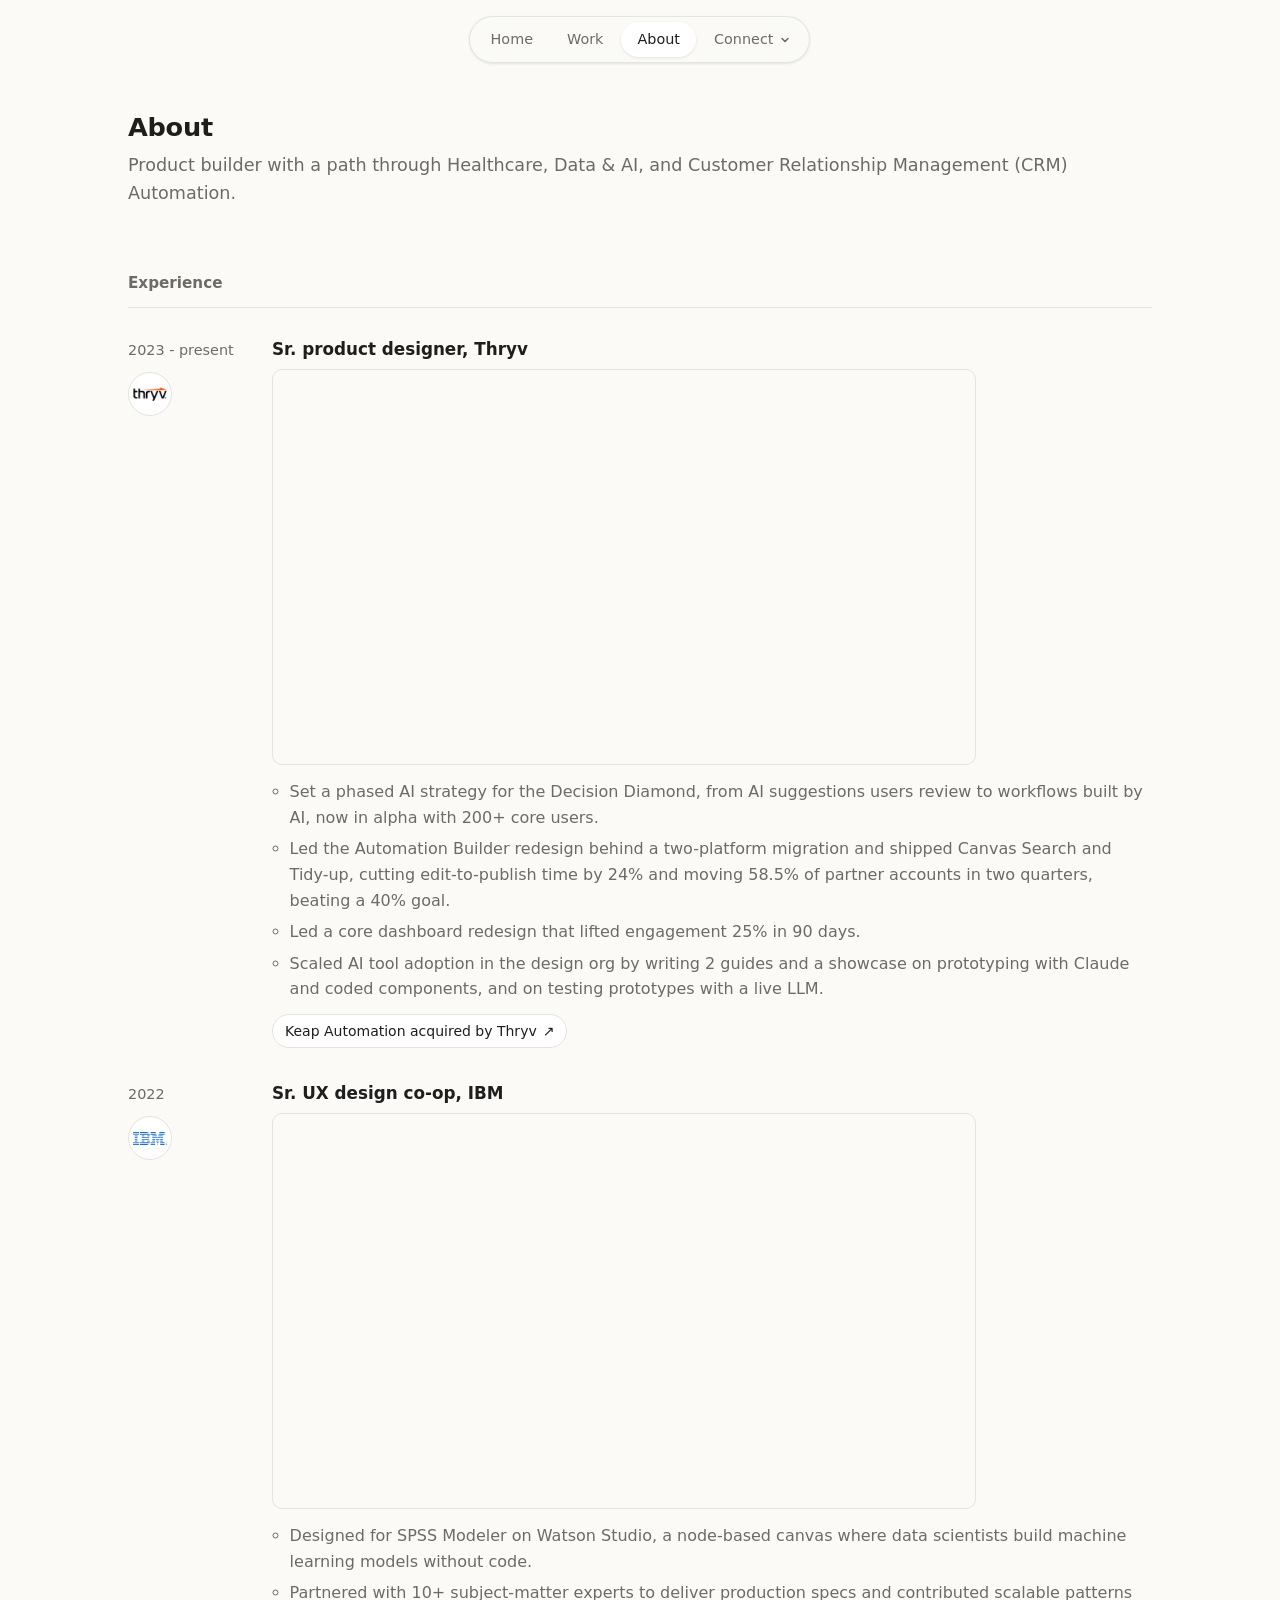
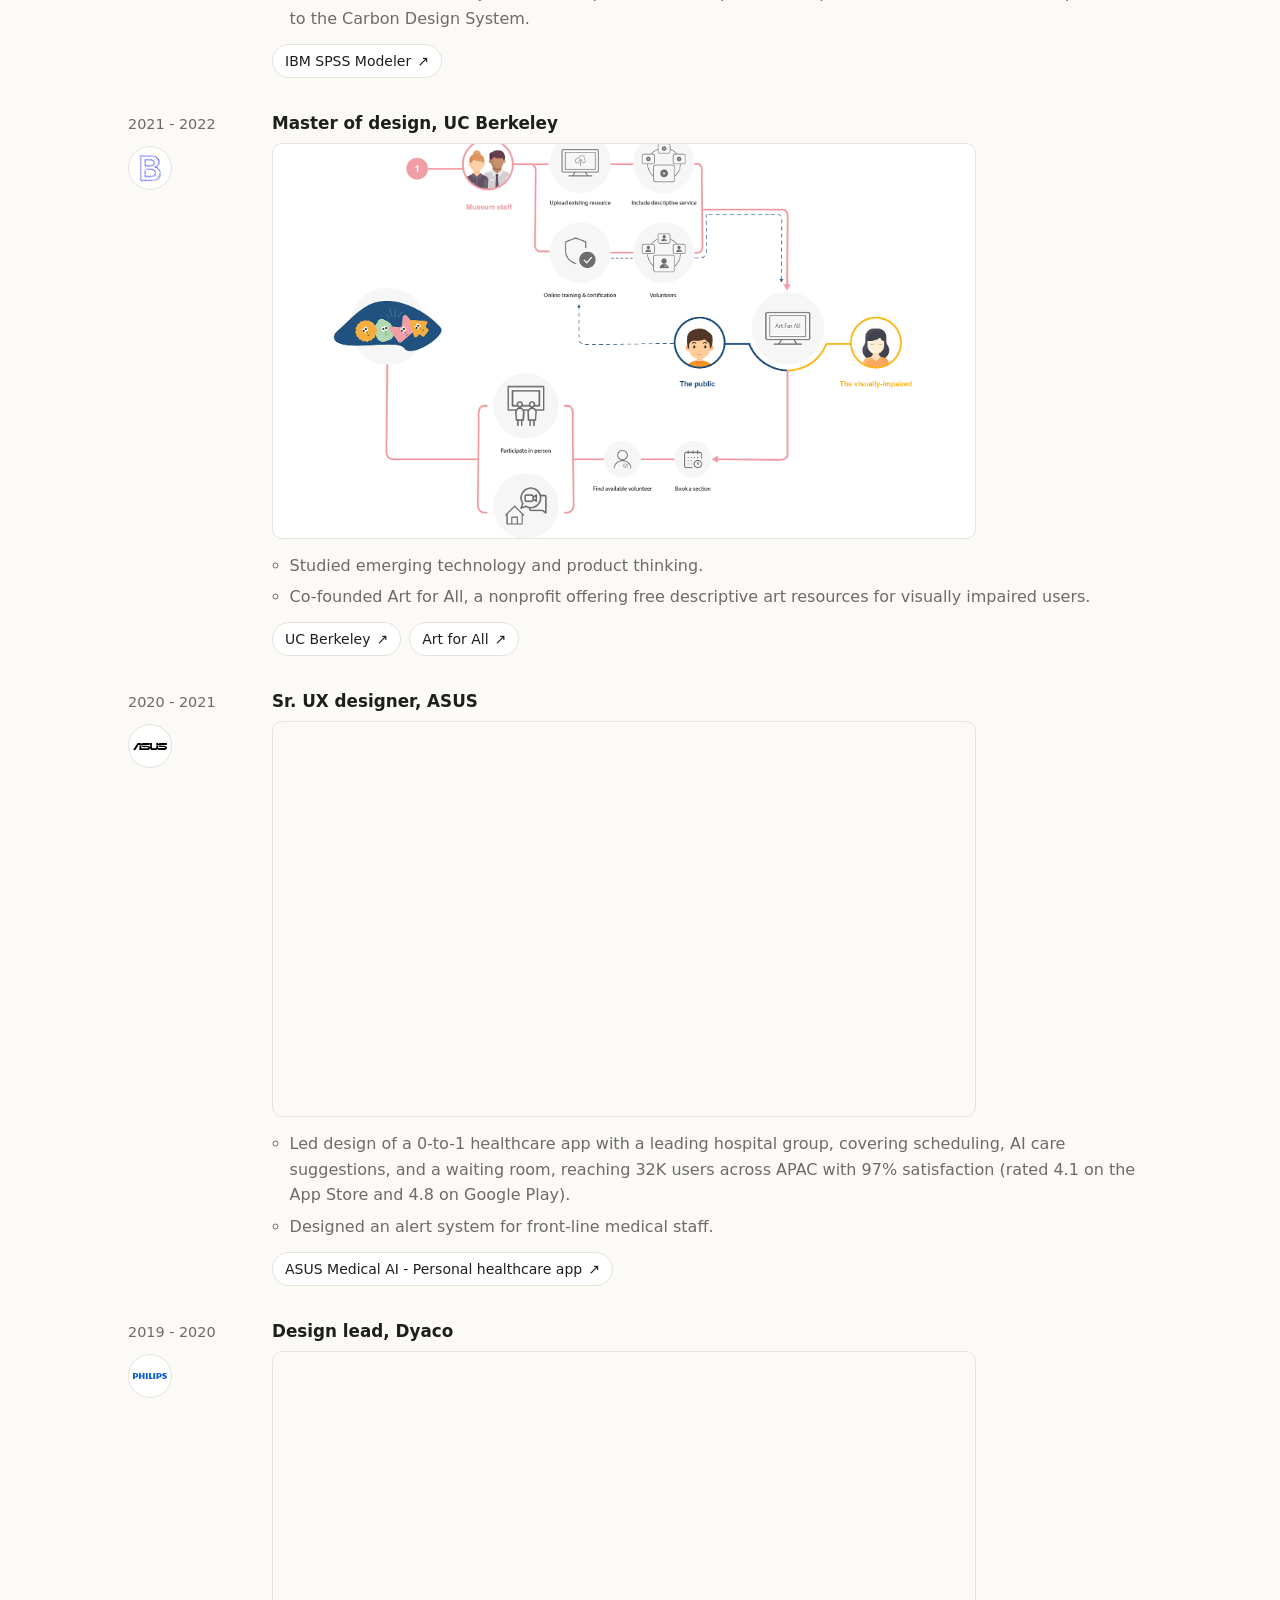
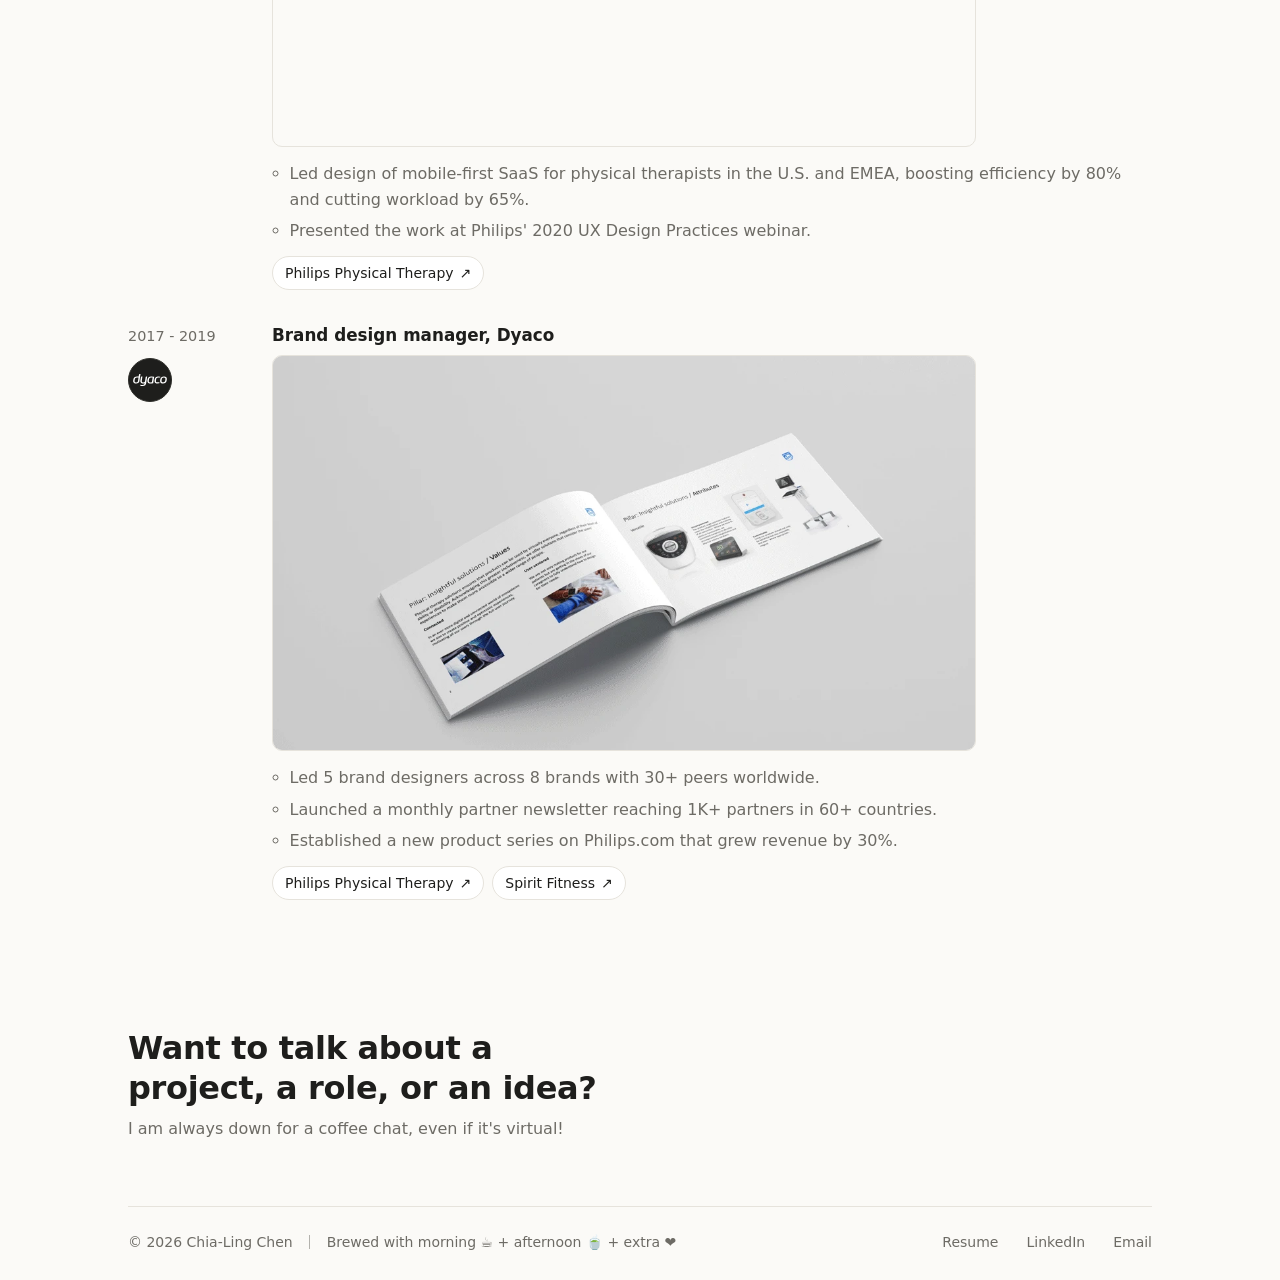
==== about.html @ 79705619 "Scale the AI loop diagram down beside its note Co-Authored-By: Claude Opus 5 <noreply@anthropic.com>" ====
<!doctype html>
<html lang="en">
<head>
  <meta charset="utf-8">
  <meta name="viewport" content="width=device-width, initial-scale=1">
  <meta name="color-scheme" content="light dark">
  <title>About · Chia-Ling Chen</title>
  <meta name="description" content="Chia-Ling Chen's background and experience.">
  <link rel="stylesheet" href="style.css?v=75">
  <!-- Google tag (gtag.js) -->
  <script async src="https://www.googletagmanager.com/gtag/js?id=G-9GZDQ40ZDH"></script>
  <script>
    window.dataLayer = window.dataLayer || [];
    function gtag(){dataLayer.push(arguments);}
    gtag('js', new Date());
    gtag('config', 'G-9GZDQ40ZDH');
  </script>
</head>
<body>
  <main>
    <header class="site-header">
      <nav class="anchors" aria-label="Site">
        <span class="nav-indicator" aria-hidden="true"></span>
        <a href="index.html">Home</a>
        <a href="thryv-automation.html">Work</a>
        <a href="about.html" aria-current="page">About</a>
        <div class="nav-menu">
          <button class="nav-trigger" type="button" aria-expanded="false" aria-controls="connect-menu">Connect <svg class="nav-caret" viewBox="0 0 12 12" aria-hidden="true"><path d="M3 4.5 6 7.5 9 4.5"/></svg></button>
          <div class="nav-dropdown" id="connect-menu">
            <a href="https://app.box.com/s/g18ac6s28a0lqebf420xtzzz90ov93px" target="_blank" rel="noopener">
              <svg viewBox="0 0 24 24" aria-hidden="true"><path d="M14 3H7a2 2 0 0 0-2 2v14a2 2 0 0 0 2 2h10a2 2 0 0 0 2-2V8z"/><path d="M14 3v5h5M9 13h6M9 17h6"/></svg>Resume
            </a>
            <a href="https://www.linkedin.com/in/silvia-chia-ling-chen" target="_blank" rel="noopener">
              <svg viewBox="0 0 24 24" aria-hidden="true"><rect x="3" y="3" width="18" height="18" rx="3"/><path d="M8 10v7M8 7v.01M12 17v-4a2 2 0 0 1 4 0v4M12 10v7"/></svg>LinkedIn
            </a>
            <a href="mailto:chialing83@gmail.com">
              <svg viewBox="0 0 24 24" aria-hidden="true"><rect x="3" y="5" width="18" height="14" rx="2"/><path d="m3 7 9 6 9-6"/></svg>Email
            </a>
          </div>
        </div>
      </nav>
    </header>

    <header class="page-head">
      <h1>About</h1>
      <p>Product builder with a path through Healthcare, Data & AI, and Customer Relationship Management (CRM) Automation.</p>
    </header>

    <section id="journey">
      <h2>Experience</h2>
      <ol class="timeline">
        <li>
          <div class="year-col">
            <div class="year">2023 - present</div>
            <a class="logo logo--img" href="https://www.thryv.com/" target="_blank" rel="noopener" aria-label="Thryv website"><img decoding="async" loading="lazy" src="logos/thryv.png" alt=""></a>
          </div>
          <div>
            <h3>Sr. product designer, Thryv</h3>
            <figure class="exp-media">
              <video autoplay src="media/thryv-search/search-on-canvas.mp4" muted loop playsinline preload="auto" aria-label="Search on canvas in the Thryv Automation Builder"></video>
            </figure>
            <ul>
              <li>Set a phased AI strategy for the Decision Diamond, from AI suggestions users review to workflows built by AI, now in alpha with 200+ core users.</li>
              <li>Led the Automation Builder redesign behind a two-platform migration and shipped Canvas Search and Tidy-up, cutting edit-to-publish time by 24% and moving 58.5% of partner accounts in two quarters, beating a 40% goal.</li>
              <li>Led a core dashboard redesign that lifted engagement 25% in 90 days.</li>
              <li>Scaled AI tool adoption in the design org by writing 2 guides and a showcase on prototyping with Claude and coded components, and on testing prototypes with a live LLM.</li>
            </ul>
            <div class="links">
              <a class="link-btn" href="https://keap.com/solutions/automation" target="_blank" rel="noopener">Keap Automation acquired by Thryv <span aria-hidden="true">↗</span></a>
            </div>
          </div>
        </li>
        <li>
          <div class="year-col">
            <div class="year">2022</div>
            <a class="logo logo--img" href="https://www.ibm.com/" target="_blank" rel="noopener" aria-label="IBM website"><img decoding="async" loading="lazy" src="logos/ibm.svg" alt=""></a>
          </div>
          <div>
            <h3>Sr. UX design co-op, IBM</h3>
            <figure class="exp-media">
              <video src="media/ibm-spss/spss-demo.mp4" muted loop playsinline preload="none" aria-label="SPSS Modeler canvas on Watson Studio"></video>
            </figure>
            <ul>
              <li>Designed for SPSS Modeler on Watson Studio, a node-based canvas where data scientists build machine learning models without code.</li>
              <li>Partnered with 10+ subject-matter experts to deliver production specs and contributed scalable patterns to the Carbon Design System.</li>
            </ul>
            <div class="links">
              <a class="link-btn" href="https://www.ibm.com/products/spss-modeler" target="_blank" rel="noopener">IBM SPSS Modeler <span aria-hidden="true">↗</span></a>
            </div>
          </div>
        </li>
        <li>
          <div class="year-col">
            <div class="year">2021 - 2022</div>
            <a class="logo logo--img" href="https://design.berkeley.edu/" target="_blank" rel="noopener" aria-label="Berkeley MDes website"><img decoding="async" loading="lazy" src="logos/berkeley-mdes.jpg" alt=""></a>
          </div>
          <div>
            <h3>Master of design, UC Berkeley</h3>
            <figure class="exp-media">
              <img decoding="async" loading="lazy" src="media/uc-berkeley/art-for-all-flow.png" style="background: #fff;" alt="Art for All service flow: museum staff upload resources and add descriptive services, volunteers are trained and certified, and the public books a section to enjoy art remotely">
            </figure>
            <ul>
              <li>Studied emerging technology and product thinking.</li>
              <li>Co-founded Art for All, a nonprofit offering free descriptive art resources for visually impaired users.</li>
            </ul>
            <div class="links">
              <a class="link-btn" href="https://design.berkeley.edu/mdes-alumni/mdes-student-cohort-fall-2022" target="_blank" rel="noopener">UC Berkeley <span aria-hidden="true">↗</span></a>
              <a class="link-btn" href="https://app.art-for-all.tw/exhibitions" target="_blank" rel="noopener">Art for All <span aria-hidden="true">↗</span></a>
            </div>
          </div>
        </li>
        <li>
          <div class="year-col">
            <div class="year">2020 - 2021</div>
            <a class="logo logo--img" href="https://aics.asus.com/home/" target="_blank" rel="noopener" aria-label="ASUS website"><img decoding="async" loading="lazy" src="logos/asus.svg" alt=""></a>
          </div>
          <div>
            <h3>Sr. UX designer, ASUS</h3>
            <figure class="exp-media">
              <video src="media/asus-candycloud/candycloud-highlights.mp4" muted loop playsinline preload="none" aria-label="CandyCloud design highlights in the ASUS medical app"></video>
            </figure>
            <ul>
              <li>Led design of a 0-to-1 healthcare app with a leading hospital group, covering scheduling, AI care suggestions, and a waiting room, reaching 32K users across APAC with 97% satisfaction (rated 4.1 on the App Store and 4.8 on Google Play).</li>
              <li>Designed an alert system for front-line medical staff.</li>
            </ul>
            <div class="links">
              <a class="link-btn" href="https://youtu.be/N78xwxmeQm0?si=wWI10j0BIYOIKvsJ" target="_blank" rel="noopener">ASUS Medical AI - Personal healthcare app <span aria-hidden="true">↗</span></a>
            </div>
          </div>
        </li>
        <li>
          <div class="year-col">
            <div class="year">2019 - 2020</div>
            <a class="logo logo--img" href="https://www.philips.com/" target="_blank" rel="noopener" aria-label="Philips website"><img decoding="async" loading="lazy" src="logos/philips.svg" alt=""></a>
          </div>
          <div>
            <h3>Design lead, Dyaco</h3>
            <figure class="exp-media">
              <video src="media/philips-mycare/mycare-user-journey.mp4" muted loop playsinline preload="none" aria-label="Philips MyCare user journey"></video>
            </figure>
            <ul>
              <li>Led design of mobile-first SaaS for physical therapists in the U.S. and EMEA, boosting efficiency by 80% and cutting workload by 65%.</li>
              <li>Presented the work at Philips' 2020 UX Design Practices webinar.</li>
            </ul>
            <div class="links">
              <a class="link-btn" href="https://www.philips.ae/p-m-ph/physical-therapy-solutions" target="_blank" rel="noopener">Philips Physical Therapy <span aria-hidden="true">↗</span></a>
            </div>
          </div>
        </li>
        <li>
          <div class="year-col">
            <div class="year">2017 - 2019</div>
            <a class="logo logo--img logo--dark" href="https://dyaco.com/en/" target="_blank" rel="noopener" aria-label="Dyaco website"><img decoding="async" loading="lazy" src="logos/dyaco.svg" alt=""></a>
          </div>
          <div>
            <h3>Brand design manager, Dyaco</h3>
            <figure class="exp-media">
              <img decoding="async" loading="lazy" src="media/dyaco-brand/brand-pillars.webp" alt="Dyaco brand spread for the Insightful solutions pillar, covering values and product attributes">
            </figure>
            <ul>
              <li>Led 5 brand designers across 8 brands with 30+ peers worldwide.</li>
              <li>Launched a monthly partner newsletter reaching 1K+ partners in 60+ countries.</li>
              <li>Established a new product series on Philips.com that grew revenue by 30%.</li>
            </ul>
            <div class="links">
              <a class="link-btn" href="https://www.philips.ae/p-m-ph/physical-therapy-solutions" target="_blank" rel="noopener">Philips Physical Therapy <span aria-hidden="true">↗</span></a>
              <a class="link-btn" href="https://dyaco.com/en/home-use/dyaco-home-use-brands/spirit" target="_blank" rel="noopener">Spirit Fitness <span aria-hidden="true">↗</span></a>
            </div>
          </div>
        </li>
      </ol>
    </section>

    <section class="cta" aria-label="Get in touch">
      <p class="footer__pitch">Want to talk about a project, a role, or an idea?</p>
      <p class="footer__sub">I am always down for a coffee chat, even if it's virtual!</p>
    </section>

    <footer>
      <p class="footer__note">&copy; 2026 Chia-Ling Chen <span class="footer__sep" aria-hidden="true"></span> Brewed with morning ☕️ + afternoon 🍵 + extra ❤️</p>
      <nav class="footer__links" aria-label="Contact">
        <a href="https://app.box.com/s/g18ac6s28a0lqebf420xtzzz90ov93px" target="_blank" rel="noopener">Resume</a>
        <a href="https://www.linkedin.com/in/silvia-chia-ling-chen" target="_blank" rel="noopener">LinkedIn</a>
        <a href="mailto:chialing83@gmail.com">Email</a>
      </nav>
    </footer>
  </main>
  <script src="nav.js?v=2"></script>
  <script src="motion.js?v=7"></script>
  <script src="lightbox.js?v=3"></script>
</body>
</html>
---- style.css ----
:root {
  --bg: #fbfaf7;
  --fg: #1e1e1c;
  --muted: #6d6b65;
  --accent: #2f5d50;
  --card: #ffffff;
  --border: #e6e3dc;
  --avatar: #d9e4df;
  --mark: #f6d3dd;
  --strike-crayon: url("data:image/svg+xml,%3Csvg xmlns=%22http://www.w3.org/2000/svg%22 viewBox=%220 0 200 24%22 preserveAspectRatio=%22none%22%3E%3Cfilter id=%22c%22 x=%22-5%25%22 y=%22-50%25%22 width=%22110%25%22 height=%22200%25%22%3E%3CfeTurbulence type=%22fractalNoise%22 baseFrequency=%220.8%22 numOctaves=%222%22 seed=%223%22/%3E%3CfeDisplacementMap in=%22SourceGraphic%22 scale=%223%22/%3E%3C/filter%3E%3Cg filter=%22url%28%23c%29%22 fill=%22none%22 stroke=%22%231e1e1c%22 stroke-linecap=%22round%22%3E%3Cpath d=%22M3 13 C 45 9, 90 15, 135 11 S 185 13, 197 9%22 stroke-width=%226.8%22 opacity=%220.9%22/%3E%3Cpath d=%22M8 15 C 60 12, 120 16, 192 12%22 stroke-width=%223.2%22 opacity=%220.55%22/%3E%3C/g%3E%3C/svg%3E");
  --mark-brush: url("data:image/svg+xml,%3Csvg xmlns=%22http://www.w3.org/2000/svg%22 viewBox=%220 0 200 40%22 preserveAspectRatio=%22none%22%3E%3Cfilter id=%22b%22 x=%22-5%25%22 y=%22-20%25%22 width=%22110%25%22 height=%22140%25%22%3E%3CfeTurbulence type=%22fractalNoise%22 baseFrequency=%220.04 0.6%22 numOctaves=%222%22 seed=%227%22/%3E%3CfeDisplacementMap in=%22SourceGraphic%22 scale=%225%22/%3E%3C/filter%3E%3Cpath filter=%22url%28%23b%29%22 fill=%22%23f6c9d6%22 d=%22M5 10 C 50 5, 120 8, 196 5 C 198 15, 197 26, 195 34 C 140 38, 70 35, 4 37 C 2 28, 3 18, 5 10 Z%22/%3E%3C/svg%3E");
}
@media (prefers-color-scheme: dark) {
  :root:not([data-theme="light"]) {
    --bg: #161614;
    --fg: #f1efe9;
    --muted: #a3a197;
    --accent: #8fc7b5;
    --card: #1f1f1c;
    --border: #2e2e2a;
    --avatar: #2b3834;
    --mark: #5a3a46;
    --strike-crayon: url("data:image/svg+xml,%3Csvg xmlns=%22http://www.w3.org/2000/svg%22 viewBox=%220 0 200 24%22 preserveAspectRatio=%22none%22%3E%3Cfilter id=%22c%22 x=%22-5%25%22 y=%22-50%25%22 width=%22110%25%22 height=%22200%25%22%3E%3CfeTurbulence type=%22fractalNoise%22 baseFrequency=%220.8%22 numOctaves=%222%22 seed=%223%22/%3E%3CfeDisplacementMap in=%22SourceGraphic%22 scale=%223%22/%3E%3C/filter%3E%3Cg filter=%22url%28%23c%29%22 fill=%22none%22 stroke=%22%23f1efe9%22 stroke-linecap=%22round%22%3E%3Cpath d=%22M3 13 C 45 9, 90 15, 135 11 S 185 13, 197 9%22 stroke-width=%226.8%22 opacity=%220.9%22/%3E%3Cpath d=%22M8 15 C 60 12, 120 16, 192 12%22 stroke-width=%223.2%22 opacity=%220.55%22/%3E%3C/g%3E%3C/svg%3E");
    --mark-brush: url("data:image/svg+xml,%3Csvg xmlns=%22http://www.w3.org/2000/svg%22 viewBox=%220 0 200 40%22 preserveAspectRatio=%22none%22%3E%3Cfilter id=%22b%22 x=%22-5%25%22 y=%22-20%25%22 width=%22110%25%22 height=%22140%25%22%3E%3CfeTurbulence type=%22fractalNoise%22 baseFrequency=%220.04 0.6%22 numOctaves=%222%22 seed=%227%22/%3E%3CfeDisplacementMap in=%22SourceGraphic%22 scale=%225%22/%3E%3C/filter%3E%3Cpath filter=%22url%28%23b%29%22 fill=%22%236a3d4d%22 d=%22M5 10 C 50 5, 120 8, 196 5 C 198 15, 197 26, 195 34 C 140 38, 70 35, 4 37 C 2 28, 3 18, 5 10 Z%22/%3E%3C/svg%3E");
  }
}
:root[data-theme="dark"] {
  --bg: #161614;
  --fg: #f1efe9;
  --muted: #a3a197;
  --accent: #8fc7b5;
  --card: #1f1f1c;
  --border: #2e2e2a;
  --avatar: #2b3834;
  --mark: #5a3a46;
  --strike-crayon: url("data:image/svg+xml,%3Csvg xmlns=%22http://www.w3.org/2000/svg%22 viewBox=%220 0 200 24%22 preserveAspectRatio=%22none%22%3E%3Cfilter id=%22c%22 x=%22-5%25%22 y=%22-50%25%22 width=%22110%25%22 height=%22200%25%22%3E%3CfeTurbulence type=%22fractalNoise%22 baseFrequency=%220.8%22 numOctaves=%222%22 seed=%223%22/%3E%3CfeDisplacementMap in=%22SourceGraphic%22 scale=%223%22/%3E%3C/filter%3E%3Cg filter=%22url%28%23c%29%22 fill=%22none%22 stroke=%22%23f1efe9%22 stroke-linecap=%22round%22%3E%3Cpath d=%22M3 13 C 45 9, 90 15, 135 11 S 185 13, 197 9%22 stroke-width=%226.8%22 opacity=%220.9%22/%3E%3Cpath d=%22M8 15 C 60 12, 120 16, 192 12%22 stroke-width=%223.2%22 opacity=%220.55%22/%3E%3C/g%3E%3C/svg%3E");
  --mark-brush: url("data:image/svg+xml,%3Csvg xmlns=%22http://www.w3.org/2000/svg%22 viewBox=%220 0 200 40%22 preserveAspectRatio=%22none%22%3E%3Cfilter id=%22b%22 x=%22-5%25%22 y=%22-20%25%22 width=%22110%25%22 height=%22140%25%22%3E%3CfeTurbulence type=%22fractalNoise%22 baseFrequency=%220.04 0.6%22 numOctaves=%222%22 seed=%227%22/%3E%3CfeDisplacementMap in=%22SourceGraphic%22 scale=%225%22/%3E%3C/filter%3E%3Cpath filter=%22url%28%23b%29%22 fill=%22%236a3d4d%22 d=%22M5 10 C 50 5, 120 8, 196 5 C 198 15, 197 26, 195 34 C 140 38, 70 35, 4 37 C 2 28, 3 18, 5 10 Z%22/%3E%3C/svg%3E");
}
* { box-sizing: border-box; }
[hidden] { display: none !important; }
html { scroll-behavior: smooth; scroll-padding-top: 88px; }
body {
  margin: 0;
  background: var(--bg);
  color: var(--fg);
  font-family: system-ui, -apple-system, "Segoe UI", Roboto, sans-serif;
  line-height: 1.6;
}
main {
  /* Width follows the viewport: full width on phones, a share of the screen above */
  width: 100%;
  margin: 0 auto;
  padding: 112px 20px 27px; /* room for the fixed nav; footer text sits 31px from the bottom, like the nav text from the top */
}
a { color: var(--accent); text-underline-offset: 3px; }

/* Floating frosted-glass nav pill with a sliding highlight */
.site-header {
  position: fixed;
  top: 16px;
  left: 0;
  right: 0;
  z-index: 50;
  display: flex;
  justify-content: center;
  padding: 0 16px;
  pointer-events: none;
}
nav.anchors {
  position: relative;
  display: flex;
  gap: 2px;
  padding: 5px;
  font-size: max(14px, 0.9rem);
  border-radius: 999px;
  background: color-mix(in srgb, var(--bg) 60%, transparent);
  -webkit-backdrop-filter: blur(12px) saturate(1.5);
  backdrop-filter: blur(12px) saturate(1.5);
  border: 1px solid color-mix(in srgb, var(--fg) 10%, transparent);
  box-shadow: 0 1px 3px rgba(0, 0, 0, 0.08), 0 1px 2px -1px rgba(0, 0, 0, 0.08);
  pointer-events: auto;
  transition: box-shadow 0.3s ease, background-color 0.3s ease;
}
.site-header.is-scrolled nav.anchors {
  background: color-mix(in srgb, var(--bg) 72%, transparent);
  box-shadow: 0 6px 20px rgba(0, 0, 0, 0.10), 0 1px 3px rgba(0, 0, 0, 0.06);
}
nav.anchors a {
  position: relative;
  z-index: 1;
  padding: 6px 16px;
  border-radius: 999px;
  color: var(--muted);
  font-weight: 500;
  text-decoration: none;
  transition: color 0.2s ease;
}
nav.anchors a:hover,
nav.anchors a:focus-visible,
nav.anchors a[aria-current="page"] { color: var(--fg); }
.nav-menu { position: relative; display: flex; }
.nav-trigger {
  position: relative;
  z-index: 1;
  display: inline-flex;
  align-items: center;
  gap: 4px;
  padding: 6px 14px 6px 16px;
  border: 0;
  border-radius: 999px;
  background: none;
  font: inherit;
  font-weight: 500;
  color: var(--muted);
  cursor: pointer;
  transition: color 0.2s ease;
}
.nav-trigger:hover, .nav-trigger:focus-visible, .nav-menu.is-open .nav-trigger { color: var(--fg); }
.nav-caret { width: 12px; height: 12px; fill: none; stroke: currentColor; stroke-width: 1.6; stroke-linecap: round; stroke-linejoin: round; transition: transform 0.25s ease; }
.nav-menu.is-open .nav-caret { transform: rotate(180deg); }
.nav-dropdown {
  position: absolute;
  top: calc(100% + 12px);
  right: -5px;
  min-width: 168px;
  padding: 6px;
  border-radius: 16px;
  background: color-mix(in srgb, var(--bg) 85%, transparent);
  -webkit-backdrop-filter: blur(12px) saturate(1.5);
  backdrop-filter: blur(12px) saturate(1.5);
  border: 1px solid color-mix(in srgb, var(--fg) 10%, transparent);
  box-shadow: 0 10px 30px rgba(0, 0, 0, 0.12), 0 2px 6px rgba(0, 0, 0, 0.06);
  opacity: 0;
  visibility: hidden;
  transform: translateY(-6px) scale(0.98);
  transform-origin: top right;
  transition: opacity 0.2s ease, transform 0.25s cubic-bezier(0.22, 1, 0.36, 1), visibility 0s linear 0.25s;
}
.nav-menu.is-open .nav-dropdown {
  opacity: 1;
  visibility: visible;
  transform: none;
  transition: opacity 0.2s ease, transform 0.25s cubic-bezier(0.22, 1, 0.36, 1), visibility 0s;
}
nav.anchors .nav-dropdown a {
  display: flex;
  align-items: center;
  gap: 10px;
  padding: 8px 12px;
  border-radius: 10px;
  color: var(--fg);
  transition: background-color 0.15s ease, color 0.15s ease;
}
nav.anchors .nav-dropdown a:hover,
nav.anchors .nav-dropdown a:focus-visible { background: var(--card); color: var(--accent); }
.nav-dropdown svg { width: 16px; height: 16px; flex-shrink: 0; fill: none; stroke: currentColor; stroke-width: 1.8; stroke-linecap: round; stroke-linejoin: round; }
.nav-indicator {
  position: absolute;
  top: 5px;
  bottom: 5px;
  left: 0;
  width: 0;
  border-radius: 999px;
  background: var(--card);
  box-shadow: 0 1px 3px rgba(0, 0, 0, 0.10);
  opacity: 0;
  transition: left 0.35s cubic-bezier(0.4, 0, 0.2, 1), width 0.35s cubic-bezier(0.4, 0, 0.2, 1), opacity 0.2s ease;
}
@media (prefers-reduced-motion: reduce) {
  .nav-indicator { transition: opacity 0.2s ease; }
}

.hero-top { display: flex; align-items: center; gap: 16px; margin: 0 0 28px; }
.avatar-ring {
  display: inline-flex;
  flex-shrink: 0;
  padding: 2px;
  border: 2px solid var(--accent);
  border-radius: 50%;
  transition: transform 0.2s ease, border-color 0.3s ease;
}
/* Wave state: drop the ring and the circle so only the hand shows */
.avatar-ring:hover,
.avatar-ring:focus-within,
.avatar-ring:has(.is-active),
.avatar-ring:has(.is-peek) {
  border-color: transparent;
}
.avatar {
  display: block;
  position: relative;
  width: 3.5rem;
  height: 3.5rem;
  border-radius: 50%;
  cursor: pointer;
  outline: none;
  perspective: 400px;
}
/* Card that flips horizontally: photo on the front, wave on the back */
.avatar__card {
  position: absolute;
  inset: 0;
  transform-style: preserve-3d;
  transition: transform 0.6s cubic-bezier(0.4, 0.2, 0.2, 1);
}
.avatar:hover .avatar__card,
.avatar:focus .avatar__card,
.avatar.is-active .avatar__card,
.avatar.is-peek .avatar__card {
  transform: rotateY(180deg);
}
.avatar__photo,
.avatar__wave {
  position: absolute;
  inset: 0;
  width: 100%;
  height: 100%;
  border-radius: 50%;
  backface-visibility: hidden;
  -webkit-backface-visibility: hidden;
}
.avatar__photo {
  object-fit: cover;
  background: var(--avatar);
}
.avatar__wave {
  display: flex;
  align-items: center;
  justify-content: center;
  font-size: 1.875rem;
  transform: rotateY(180deg);
}
.avatar__hand { display: inline-block; transform-origin: 70% 70%; }
.avatar:hover .avatar__hand,
.avatar:focus .avatar__hand,
.avatar.is-active .avatar__hand,
.avatar.is-peek .avatar__hand {
  animation: wave 0.8s ease-in-out 0.5s;
}
@media (prefers-reduced-motion: reduce) {
  .avatar__card { transition: none; }
  .avatar__hand { animation: none !important; }
}
@keyframes wave {
  0%, 100% { transform: rotate(0deg); }
  20%      { transform: rotate(18deg); }
  40%      { transform: rotate(-12deg); }
  60%      { transform: rotate(14deg); }
  80%      { transform: rotate(-6deg); }
}
.hero h1 { font-size: 1.6rem; margin: 0; letter-spacing: -0.01em; line-height: 1.2; }
.hero .sub { margin: 2px 0 0; font-size: max(14px, 0.95rem); color: var(--muted); }
.bio { margin: 0; font-size: 1.2rem; line-height: 1.7; color: var(--muted); }
.bio s {
  /* Crayon-style strike, drawn as a textured stroke across the word */
  position: relative;
  text-decoration: none;
  padding: 0 3px;
  margin: 0 -3px;
}
.bio s::after {
  content: "";
  position: absolute;
  left: -2px;
  right: -2px;
  top: 50%;
  height: 0.7em;
  transform: translateY(-50%);
  background: var(--strike-crayon) no-repeat center / 100% 100%;
  pointer-events: none;
}
.bio-aside { margin: 14px 0 0; font-size: 1.2rem; line-height: 1.7; color: var(--muted); }
.bio mark {
  /* Hand-drawn marker highlight with uneven edges; repeats cleanly across line wraps */
  background: var(--mark-brush) no-repeat 0 55% / 100% 88%;
  -webkit-box-decoration-break: clone;
  box-decoration-break: clone;
  color: var(--fg);
  padding: 0 6px;
  margin: 0 -3px;
}

.page-head h1 { font-size: 1.6rem; margin: 0 0 8px; letter-spacing: -0.01em; line-height: 1.2; }
.page-head p { margin: 0; font-size: 1.1rem; color: var(--muted); }
.more { margin: 20px 0 0; font-size: max(14px, 0.95rem); }
.more a { text-decoration: none; }

section { margin-top: 64px; scroll-margin-top: 24px; }
h2 {
  font-size: max(14px, 0.95rem);
  font-weight: 600;
  color: var(--muted);
  margin: 0 0 28px;
  padding-bottom: 12px;
  border-bottom: 1px solid var(--border);
}

.timeline {
  list-style: none;
  margin: 0;
  padding: 0;
}
.timeline > li {
  display: grid;
  grid-template-columns: 7.5rem 1fr;
  gap: 24px;
  padding: 0 0 32px;
}
.year-col { display: flex; flex-direction: column; align-items: flex-start; gap: 10px; }
.year { color: var(--muted); font-size: max(14px, 0.9rem); padding-top: 3px; }
.timeline h3 { font-size: 1.05rem; margin: 0 0 6px; }
.timeline p { margin: 0; color: var(--muted); }
.timeline ul { margin: 0; padding-left: 1.1em; color: var(--muted); }
.timeline ul li + li { margin-top: 6px; }
.logo {
  display: grid;
  place-items: center;
  flex-shrink: 0;
  width: 2.75rem;
  height: 2.75rem;
  border-radius: 50%;
  overflow: hidden;
  background: var(--card);
  border: 1px solid var(--border);
  color: var(--muted);
  font-size: max(14px, 0.9rem);
  font-weight: 600;
}
.logo--img { padding: 4px; background: #fff; border-color: #e6e3dc; }
.logo--dark { background: #1e1e1c; border-color: #2e2e2a; }
a.logo { transition: transform 0.15s ease, box-shadow 0.15s ease; }
a.logo:hover, a.logo:focus-visible { transform: translateY(-2px); box-shadow: 0 0 0 2px var(--accent); }
.logo img { display: block; width: 100%; height: 100%; object-fit: contain; }
.exp-media { margin: 4px 0 14px; max-width: 80%; }
.exp-media img,
.exp-media video,
.exp-media__placeholder {
  display: block;
  width: 100%;
  aspect-ratio: 16 / 9;
  border: 1px solid var(--border);
  border-radius: 10px;
  object-fit: cover;
}
.exp-media__placeholder {
  display: grid;
  place-items: center;
  color: var(--muted);
  font-size: max(14px, 0.875rem);
  background: var(--card);
  border: 1px dashed var(--border);
}
.links { display: flex; flex-wrap: wrap; gap: 8px; margin-top: 12px; }
.link-btn {
  display: inline-flex;
  align-items: center;
  gap: 6px;
  padding: 5px 12px;
  font-size: max(14px, 0.875rem);
  color: var(--fg);
  text-decoration: none;
  background: var(--card);
  border: 1px solid var(--border);
  border-radius: 999px;
  transition: border-color 0.15s, color 0.15s;
}
.link-btn:hover, .link-btn:focus-visible { color: var(--accent); border-color: var(--accent); }

.cards {
  display: grid;
  grid-template-columns: repeat(auto-fit, minmax(200px, 1fr));
  gap: 16px;
}
.card {
  display: block;
  background: var(--card);
  border: 1px solid var(--border);
  border-radius: 12px;
  padding: 18px 20px;
  color: inherit;
  text-decoration: none;
  transition: border-color 0.15s ease, transform 0.15s ease;
}
.card:hover { border-color: var(--accent); transform: translateY(-2px); }
.card--hero {
  display: grid;
  grid-template-columns: 1fr;
  padding: 0;
  overflow: hidden;
  margin-bottom: 16px;
}
.card__media { margin: 0; }
.card__media img,
.card__media video,
.card--hero .exp-media__placeholder {
  display: block;
  width: 100%;
  height: 100%;
  aspect-ratio: 16 / 9;
  object-fit: cover;
  border: 0;
  border-radius: 0;
}
.card--hero .exp-media__placeholder { display: grid; place-items: center; border-bottom: 1px solid var(--border); }
.card__body { padding: 22px 24px 24px; display: flex; flex-direction: column; justify-content: center; }
.card--hero h3 { font-size: 1.35rem; margin: 8px 0 8px; }
.card--hero p { font-size: max(14px, 1rem); line-height: 1.6; }
.card__cta { margin-top: 16px; font-size: max(14px, 0.95rem); color: var(--accent); }
@media (min-width: 768px) {
  .card--hero { grid-template-columns: 3fr 2fr; }
  .card--hero .exp-media__placeholder { border-bottom: 0; border-right: 1px solid var(--border); }
  .card__body { padding: 28px 32px; }
}
.platform { font-size: max(14px, 0.875rem); font-weight: 500; color: var(--accent); }
.card h3 { margin: 6px 0 4px; font-size: 1.05rem; }
.card p { margin: 0; color: var(--muted); font-size: max(14px, 0.95rem); }


/* Closing call to action, left-aligned like the rest of the content */
.cta { margin-top: 96px; }
footer {
  display: flex;
  flex-wrap: wrap;
  align-items: center;
  justify-content: space-between;
  gap: 12px 32px;
  margin-top: 64px;
  padding-top: 24px;
  border-top: 1px solid var(--border);
  color: var(--muted);
}
.footer__pitch { max-width: 26em; margin: 0 0 8px; text-wrap: balance; font-size: 2rem; font-weight: 600; line-height: 1.25; letter-spacing: -0.01em; color: var(--fg); }
.footer__sub { margin: 0; font-size: max(14px, 1rem); color: var(--muted); }
.social { display: flex; justify-content: center; gap: 12px; margin-bottom: 32px; }
.icon-btn {
  display: grid;
  place-items: center;
  width: 2.75rem;
  height: 2.75rem;
  border-radius: 50%;
  border: 1px solid var(--border);
  background: var(--card);
  color: var(--fg);
  transition: color 0.15s ease, border-color 0.15s ease, transform 0.15s ease;
}
.icon-btn:hover, .icon-btn:focus-visible { color: var(--accent); border-color: var(--accent); transform: translateY(-2px); }
.icon-btn svg { width: 1.2rem; height: 1.2rem; fill: none; stroke: currentColor; stroke-width: 1.8; stroke-linecap: round; stroke-linejoin: round; }
.footer__note { margin: 0; font-size: 14px; color: var(--muted); }
.footer__sep { display: inline-block; width: 1px; height: 1em; margin: 0 12px; vertical-align: -0.15em; background: currentColor; opacity: 0.5; }
.footer__links { display: flex; flex-wrap: wrap; gap: 8px 28px; font-size: 14px; }
.footer__links a { color: var(--muted); text-decoration: none; transition: color 0.15s ease; }
.footer__links a:hover, .footer__links a:focus-visible { color: var(--fg); }

/* Content width breakpoints, as a share of the viewport */
@media (min-width: 768px) {
  main { width: 86vw; padding-left: 0; padding-right: 0; }
}
@media (min-width: 1024px) {
  main { width: 80vw; }
}
@media (min-width: 1440px) {
  main { width: 72vw; max-width: 1280px; }
  html { font-size: 106.25%; }  /* 17px base */
}
@media (min-width: 1920px) {
  html { font-size: 112.5%; }   /* 18px base */
}

/* Keep long text at a readable line length inside the wider column */

@media (max-width: 480px) {
  .footer__pitch { font-size: 1.5rem; }
  .hero h1 { font-size: 1.4rem; }
  .timeline > li { grid-template-columns: 1fr; gap: 8px; }
  .year-col { flex-direction: row; align-items: center; }
}

/* ---------- Subtle motion ---------- */
/* Scroll reveal: only hides content once motion.js has confirmed it can reveal it */
.reveal-ready .reveal {
  opacity: 0;
  transform: translateY(18px);
  transition: opacity 0.7s cubic-bezier(0.22, 1, 0.36, 1), transform 0.7s cubic-bezier(0.22, 1, 0.36, 1);
  transition-delay: var(--reveal-delay, 0ms);
}
.reveal-ready .reveal.is-visible { opacity: 1; transform: none; }

/* Hero work: the image eases in slightly on hover */
.card__media { overflow: hidden; }
.card__media > * { transition: transform 0.8s cubic-bezier(0.22, 1, 0.36, 1); }
.card--hero:hover .card__media > * { transform: scale(1.03); }
.card__cta { transition: transform 0.2s ease; display: inline-block; }
.card--hero:hover .card__cta { transform: translateX(4px); }

/* Text links with an arrow nudge right on hover */
.more a {
  /* Same nudge as the card's "View case study" link */
  display: inline-block;
  color: var(--accent);
  text-decoration: none;
  transition: transform 0.2s ease;
}
.more a:hover, .more a:focus-visible { transform: translateX(4px); }

@media (prefers-reduced-motion: reduce) {
  .reveal-ready .reveal { opacity: 1; transform: none; transition: none; }
  .card__media > *, .card__cta, .more a { transition: none; }
}

/* ---------- Case study ---------- */
.case-hero { margin: 0 0 48px; border-radius: 16px; overflow: hidden; background: var(--card); border: 1px solid var(--border); }
.case-hero video, .case-hero img { display: block; width: 100%; height: auto; }
/* Hero built from crops of one video, laid out as separate readable tiles */
.case-hero--clips {
  display: grid;
  grid-template-columns: 1.405fr 1.004fr;
  gap: 16px;
  background: none;
  border: 0;
  border-radius: 0;
  overflow: visible;
}
.hero-clip { position: relative; overflow: hidden; border-radius: 14px; border: 1px solid var(--border); background: #f7f7f7; }
.hero-clip video { display: block; width: 100%; height: 100%; object-fit: cover; }
.hero-clip--flow { grid-column: 1 / -1; }
/* Trim more off the left edge of the flow clip (about 19px of source) than the right (about 5px) */
.hero-clip--flow video { object-position: 80% 50%; }
/* Wider screens: all three clips in one short row so the title shows without scrolling */
@media (min-width: 768px) {
  .case-hero--clips { grid-template-columns: 2.216fr 1.405fr 1.004fr; gap: 12px; margin-bottom: 40px; }
  .hero-clip--flow { grid-column: auto; }
}

.case-kicker { margin: 0 0 8px; font-size: max(14px, 0.9rem); font-weight: 500; color: var(--accent); }
.case-head h1 { margin: 0 0 16px; font-size: 2rem; font-weight: 600; line-height: 1.2; letter-spacing: -0.01em; }
.case-lead { margin: 0; font-size: 1.2rem; line-height: 1.65; color: var(--muted); }
.case-meta {
  display: grid;
  grid-template-columns: repeat(auto-fit, minmax(160px, 1fr));
  gap: 20px 32px;
  margin: 40px 0 0;
  padding: 0;
}
.case-meta dt { font-size: max(14px, 0.875rem); color: var(--muted); margin: 0 0 4px; }
.case-meta dd { margin: 0; font-weight: 500; }
.case-section { margin-top: 72px; }
/* A rule marks the start of each opportunity */
.case-section--divided { margin-top: 80px; padding-top: 64px; border-top: 1px solid var(--border); }
.case-section h2 {
  margin: 0 0 16px;
  padding: 0;
  border: 0;
  font-size: 2rem;
  font-weight: 600;
  line-height: 1.2;
  letter-spacing: -0.01em;
  color: var(--fg);
}
.case-section h3 { margin: 40px 0 12px; font-size: 1.2rem; }

.case-text p { margin: 0 0 16px; color: var(--muted); line-height: 1.75; }
.case-text p.case-kicker { margin-bottom: 8px; color: var(--accent); }
.case-callout {
  padding: 16px 20px;
  border-left: 3px solid var(--accent);
  border-radius: 0;
  background: var(--card);
  color: var(--fg) !important;
}
.case-text .case-callout p { margin: 0 0 10px; color: var(--fg); }
.case-text .case-callout p:last-child { margin-bottom: 0; }
.case-text .case-callout .case-callout__title { margin-bottom: 2px; font-size: 1.1rem; font-weight: 600; }
.case-text .case-callout .case-callout__sub { color: var(--muted); }
.case-text .case-callout + .case-callout { margin-top: 16px; }
.case-text .case-callout ul { margin: 0; padding-left: 1.2em; color: var(--fg); line-height: 1.75; }
.case-text .case-callout li + li { margin-top: 6px; }
.case-list, .case-goals { margin: 0; padding-left: 1.2em; color: var(--muted); line-height: 1.75; }
.case-list li + li, .case-goals li + li { margin-top: 10px; }
.case-goals strong { color: var(--fg); }
.case-stats {
  list-style: none;
  margin: 0;
  padding: 0;
  display: grid;
  grid-template-columns: repeat(auto-fit, minmax(180px, 1fr));
  gap: 16px;
}
.case-stats li { padding: 20px; background: var(--card); border: 1px solid var(--border); border-radius: 12px; }
.case-stats strong { display: block; font-size: 2rem; line-height: 1.1; letter-spacing: -0.02em; color: var(--accent); }
.case-stats span { display: block; margin-top: 8px; color: var(--muted); font-size: max(14px, 0.95rem); line-height: 1.5; }
.case-figure { margin: 32px 0 0; }
.case-stats--outcome { margin-top: 32px; }
.case-figure img, .case-figure video {
  display: block;
  width: 100%;
  height: auto;
  border-radius: 12px;
  border: 1px solid var(--border);
  background: #fff;
}
/* Crops empty margins out of a clip without re-encoding it */
.video-crop { position: relative; overflow: hidden; border-radius: 12px; border: 1px solid var(--border); background: #fff; }
.case-figure .video-crop video { position: absolute; max-width: none; height: auto; border: 0; border-radius: 0; }
.case-figure figcaption { margin-top: 10px; font-size: max(14px, 0.9rem); color: var(--muted); }
/* Clips shown side by side share one frame shape so they line up */
.case-pair .case-figure video { aspect-ratio: 2 / 1; object-fit: cover; }
.case-figure--text { margin-bottom: 32px; }
.case-figure--small { max-width: 28rem; }
.case-split--logic { margin-bottom: 8px; }
/* Artwork with a transparent background sits straight on the page */
.case-figure--bare img { background: transparent; border: 0; border-radius: 0; }
/* Its dark text needs a light surface in dark mode */
@media (prefers-color-scheme: dark) {
  :root:not([data-theme="light"]) .case-figure--bare img { background: #f1efe9; border-radius: 12px; }
}
:root[data-theme="dark"] .case-figure--bare img { background: #f1efe9; border-radius: 12px; }
.case-pair { display: grid; grid-template-columns: 1fr; gap: 0 24px; }
.case-back { margin-top: 72px; }
@media (min-width: 900px) {
  .case-split { display: grid; grid-template-columns: 5fr 6fr; gap: 48px; align-items: center; }
  .case-split .case-figure { margin-top: 0; }
  .case-split--logic { grid-template-columns: minmax(0, 24rem) minmax(0, 1fr); gap: 40px; margin-top: 8px; }
  .case-split--logic .case-text p:last-of-type { margin-bottom: 16px; }
  /* A diagram beside a short note: the text leads, the artwork sits smaller */
  .case-split--note { grid-template-columns: minmax(0, 1fr) minmax(0, 22rem); }
  .case-pair { grid-template-columns: 1fr 1fr; align-items: start; }
  .case-pair--uneven { grid-template-columns: 3fr 2fr; }
  .case-pair--match { grid-template-columns: var(--a) var(--b); }
}

/* ---------- Lightbox ---------- */
.is-zoomable { cursor: zoom-in; transition: transform 0.25s ease, box-shadow 0.25s ease; }
.case-figure .is-zoomable:hover,
.exp-media .is-zoomable:hover { box-shadow: 0 8px 24px rgba(0, 0, 0, 0.08); }
.is-zoomable:focus-visible { outline: 2px solid var(--accent); outline-offset: 3px; }
html.lightbox-open { overflow: hidden; }
.lightbox {
  width: 100vw;
  height: 100dvh;
  max-width: none;
  max-height: none;
  margin: 0;
  padding: 0;
  border: 0;
  background: transparent;
  color: var(--fg);
  overflow: hidden;
}
.lightbox::backdrop { background: color-mix(in srgb, var(--bg) 96%, transparent); -webkit-backdrop-filter: blur(6px); backdrop-filter: blur(6px); }
.lightbox[open] { display: grid; grid-template-rows: auto 1fr auto; animation: lightbox-in 0.25s ease; }
@keyframes lightbox-in { from { opacity: 0; } to { opacity: 1; } }
.lightbox__bar { display: flex; align-items: center; justify-content: space-between; gap: 12px; padding: 14px 16px; }
.lightbox__count { font-size: max(14px, 0.9rem); opacity: 0.8; }
.lightbox__tools { display: flex; gap: 6px; }
.lightbox__btn, .lightbox__nav {
  display: grid;
  place-items: center;
  min-width: 40px;
  height: 40px;
  padding: 0 10px;
  border: 1px solid color-mix(in srgb, var(--fg) 18%, transparent);
  border-radius: 999px;
  background: color-mix(in srgb, var(--fg) 8%, transparent);
  color: inherit;
  font: inherit;
  font-size: max(14px, 0.95rem);
  cursor: pointer;
  transition: background-color 0.15s ease, border-color 0.15s ease;
}
.lightbox__btn:hover, .lightbox__nav:hover,
.lightbox__btn:focus-visible, .lightbox__nav:focus-visible { background: color-mix(in srgb, var(--fg) 18%, transparent); border-color: color-mix(in srgb, var(--fg) 40%, transparent); outline: none; }
.lightbox__btn[hidden] { display: none; }
.lightbox__zoom { min-width: 64px; }
.lightbox__stage {
  position: relative;
  overflow: auto;
  display: grid;
  place-items: center;
  padding: 0 64px;
  overscroll-behavior: contain;
}
.lightbox__stage img, .lightbox__stage video {
  display: block;
  max-width: 100%;
  max-height: calc(100dvh - 150px);
  border-radius: 10px;
  background: #fff;
  user-select: none;
}
.lightbox__stage img { cursor: zoom-in; }
.lightbox__stage.is-zoomed { place-items: start; }
.lightbox__stage.is-zoomed img { max-width: none; max-height: none; cursor: grab; border-radius: 0; }
.lightbox__stage.is-dragging img { cursor: grabbing; }
.lightbox__nav {
  position: absolute;
  top: 50%;
  transform: translateY(-50%);
  width: 44px;
  height: 44px;
  padding: 0;
  font-size: 1.5rem;
  line-height: 1;
}
.lightbox__nav--prev { left: 12px; }
.lightbox__nav--next { right: 12px; }
.lightbox__caption { margin: 0; padding: 12px 16px 18px; text-align: center; font-size: max(14px, 0.95rem); opacity: 0.85; }
@media (max-width: 600px) {
  .lightbox__stage { padding: 0 12px; }
  .lightbox__nav { top: auto; bottom: 56px; transform: none; }
}
@media (prefers-reduced-motion: reduce) {
  .lightbox[open] { animation: none; }
  .is-zoomable { transition: none; }
}

/* ---------- Home welcome sequence (first visit) ---------- */
.intro-pending .hero-top,
.intro-pending .bio,
.intro-pending .bio-aside { opacity: 0; }
.intro-play .hero-top { animation: intro-up 0.7s cubic-bezier(0.22, 1, 0.36, 1) both; }
.intro-play .bio { animation: intro-up 0.7s cubic-bezier(0.22, 1, 0.36, 1) 0.25s both; }
.intro-play .bio-aside { animation: intro-up 0.6s cubic-bezier(0.22, 1, 0.36, 1) 0.5s both; }
@keyframes intro-up { from { opacity: 0; transform: translateY(14px); } to { opacity: 1; transform: none; } }

/* ---------- Case study masthead ---------- */
/* Hero and title stay pinned while the rest of the case study scrolls up over them */
.masthead-pinned .case-masthead { position: sticky; top: 112px; z-index: 0; }
.masthead-pinned .case-body {
  position: relative;
  z-index: 1;
  background: var(--bg);
  margin-top: -8px;
  /* extend the sheet past the content edges so the pinned hero never peeks out at the sides */
  box-shadow: 0 0 0 100vmax var(--bg);
  clip-path: inset(0 -100vmax 0);  /* extend sideways only, never over the footer below */
  padding-top: 8px;
}

@media (max-width: 480px) {
  .case-head h1, .case-section h2 { font-size: 1.6rem; }
}

/* Text buttons ("View case study", "See full experience"): a pill stroke appears on hover.
   The border and padding are always there, so nothing shifts when it shows; the negative
   margin keeps the label aligned with the text around it. */
.card__cta,
.more a {
  padding: 6px 14px;
  margin-left: -14px;
  border: 1px solid transparent;
  border-radius: 999px;
  transition: transform 0.2s ease, border-color 0.2s ease;
}
.card--hero:hover .card__cta,
.card--hero:focus-visible .card__cta,
.more a:hover,
.more a:focus-visible { border-color: var(--accent); }
.card__body .card__cta { align-self: flex-start; margin-top: 10px; }
@media (prefers-reduced-motion: reduce) {
  .card__cta, .more a { transition: border-color 0.2s ease; }
  .card--hero:hover .card__cta, .more a:hover, .more a:focus-visible { transform: none; }
}
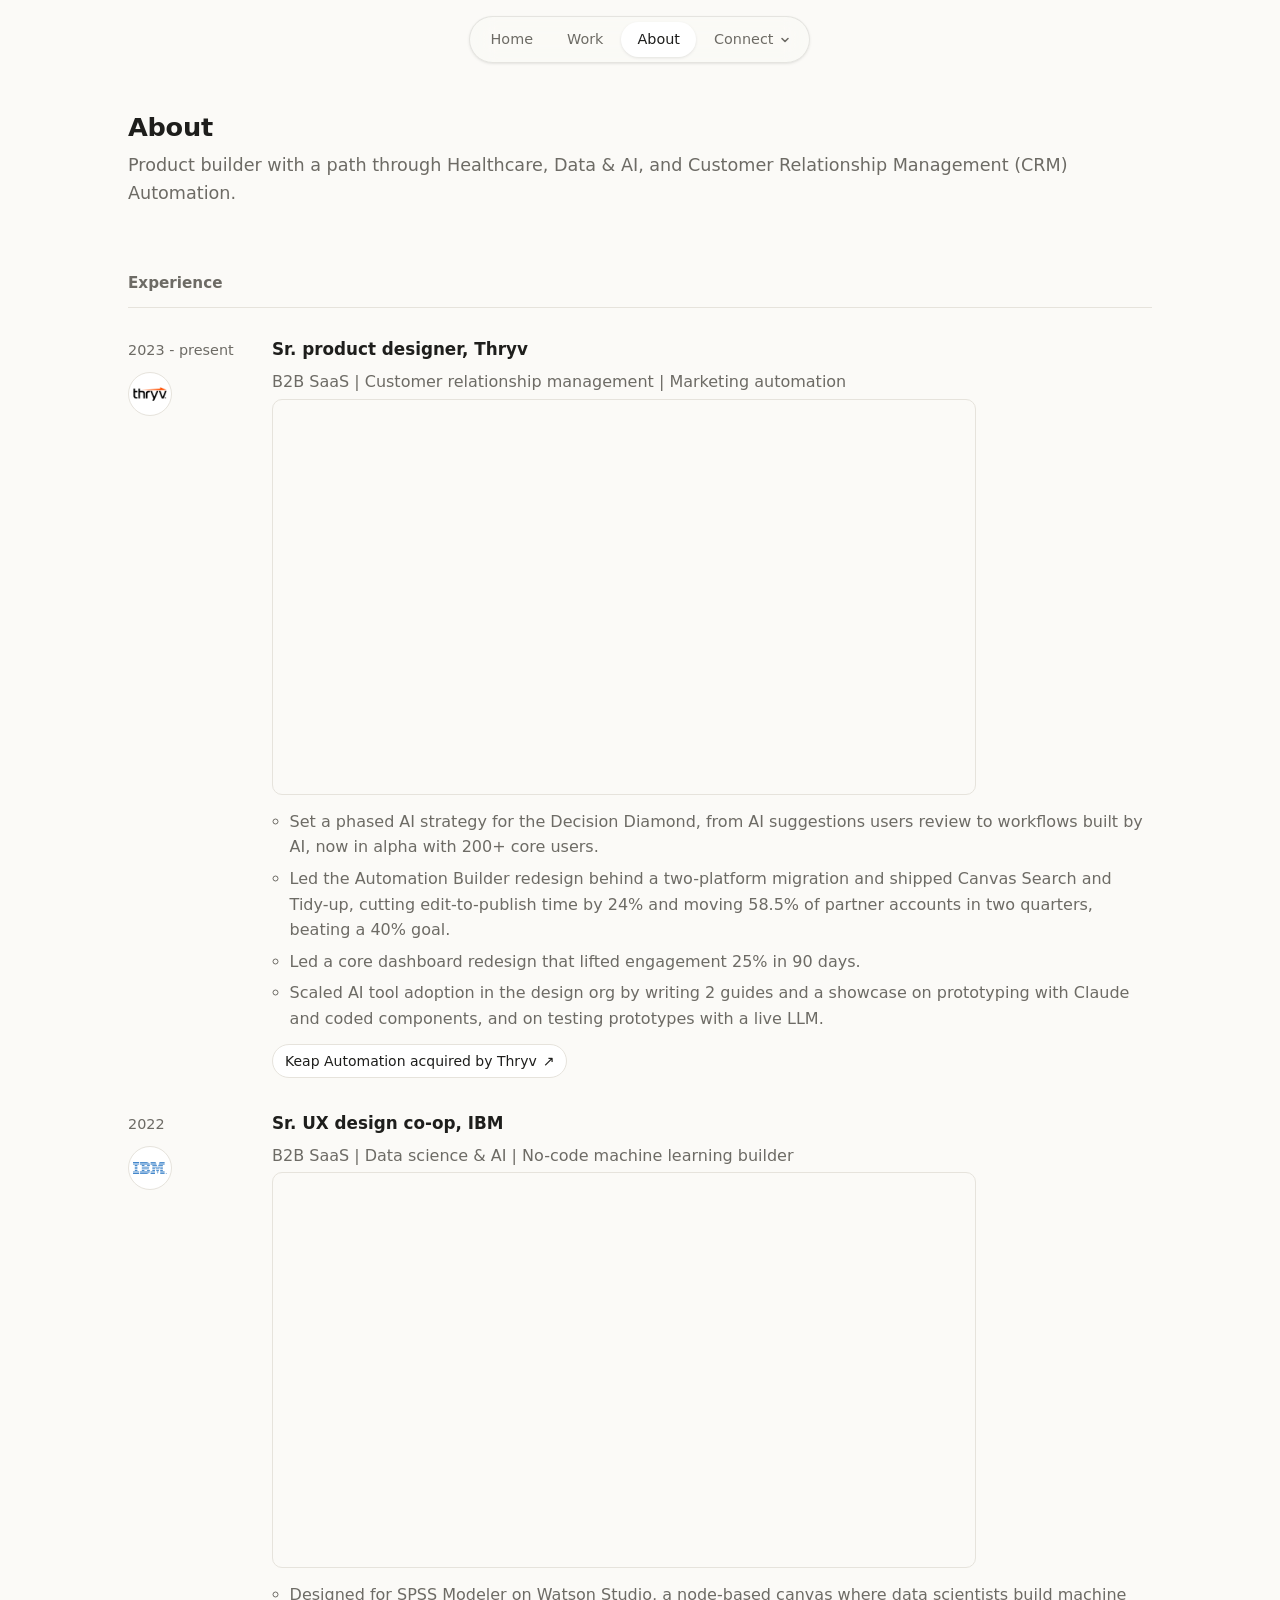
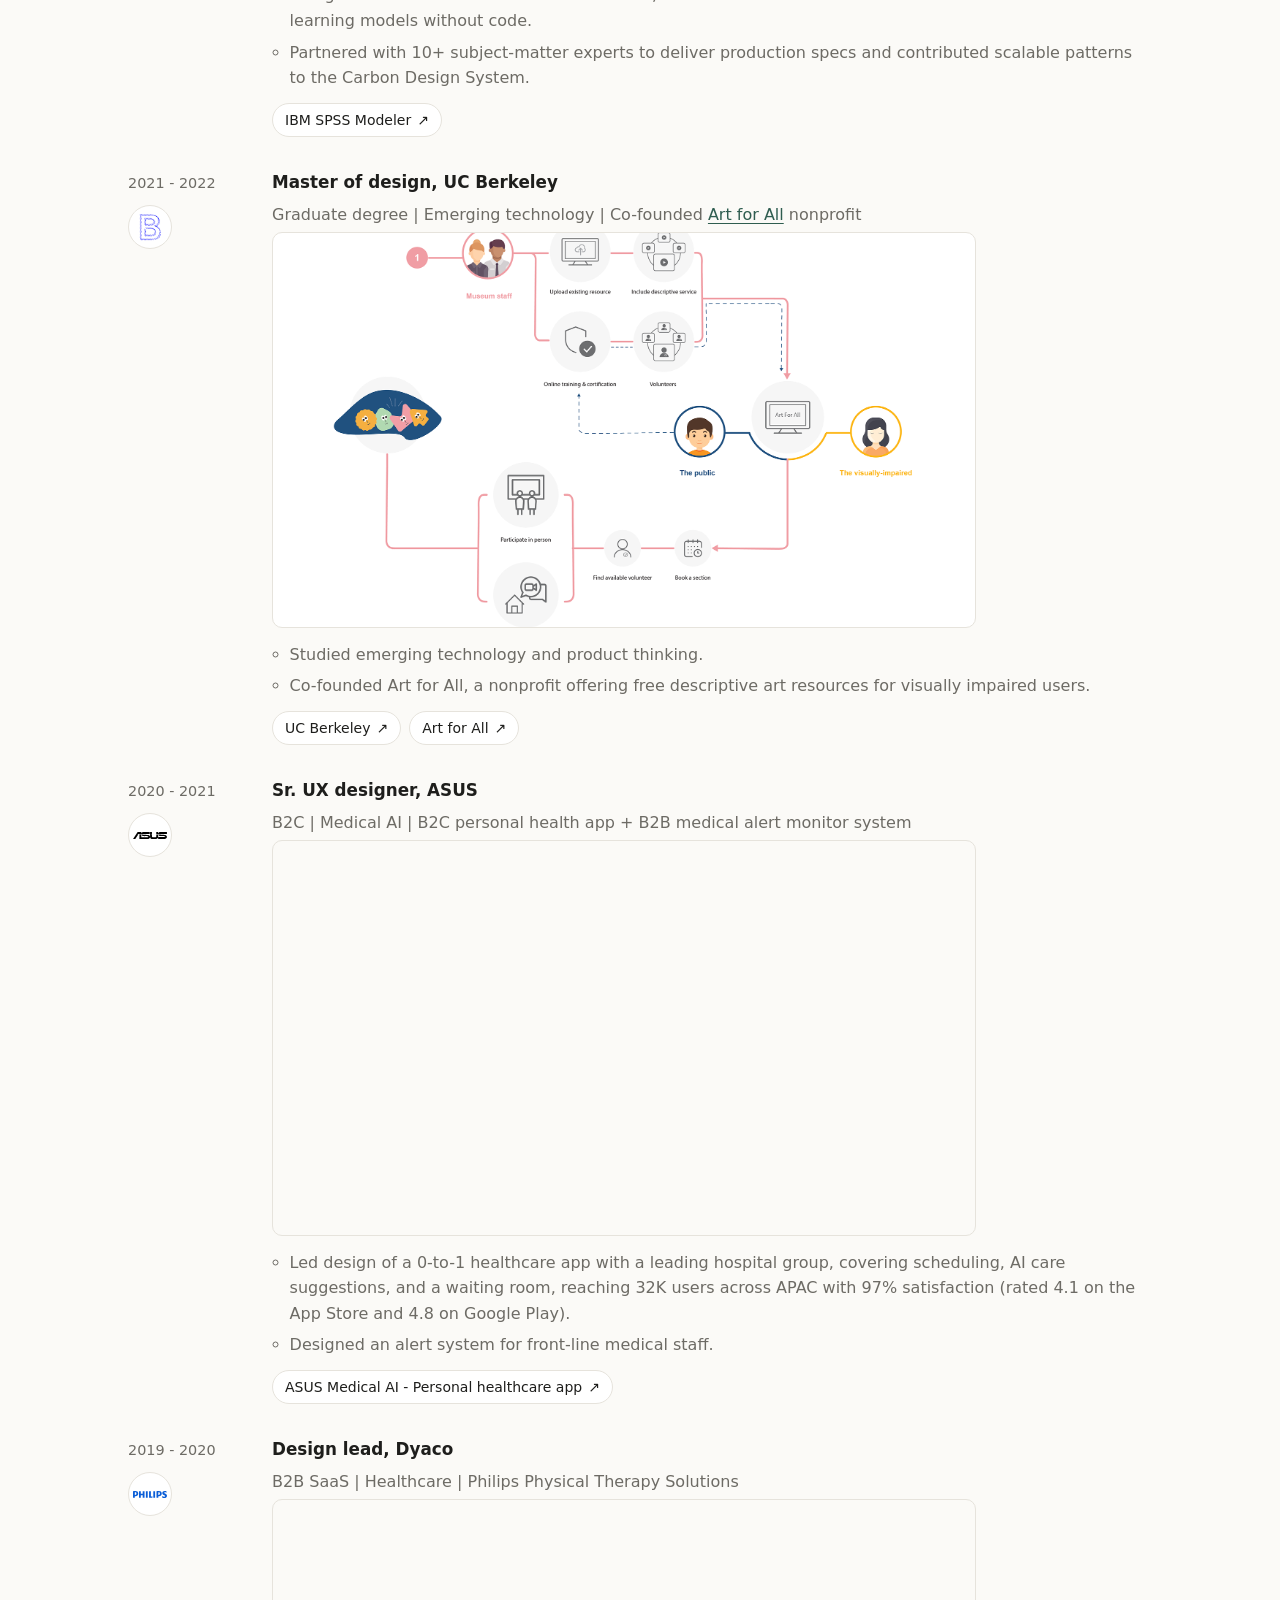
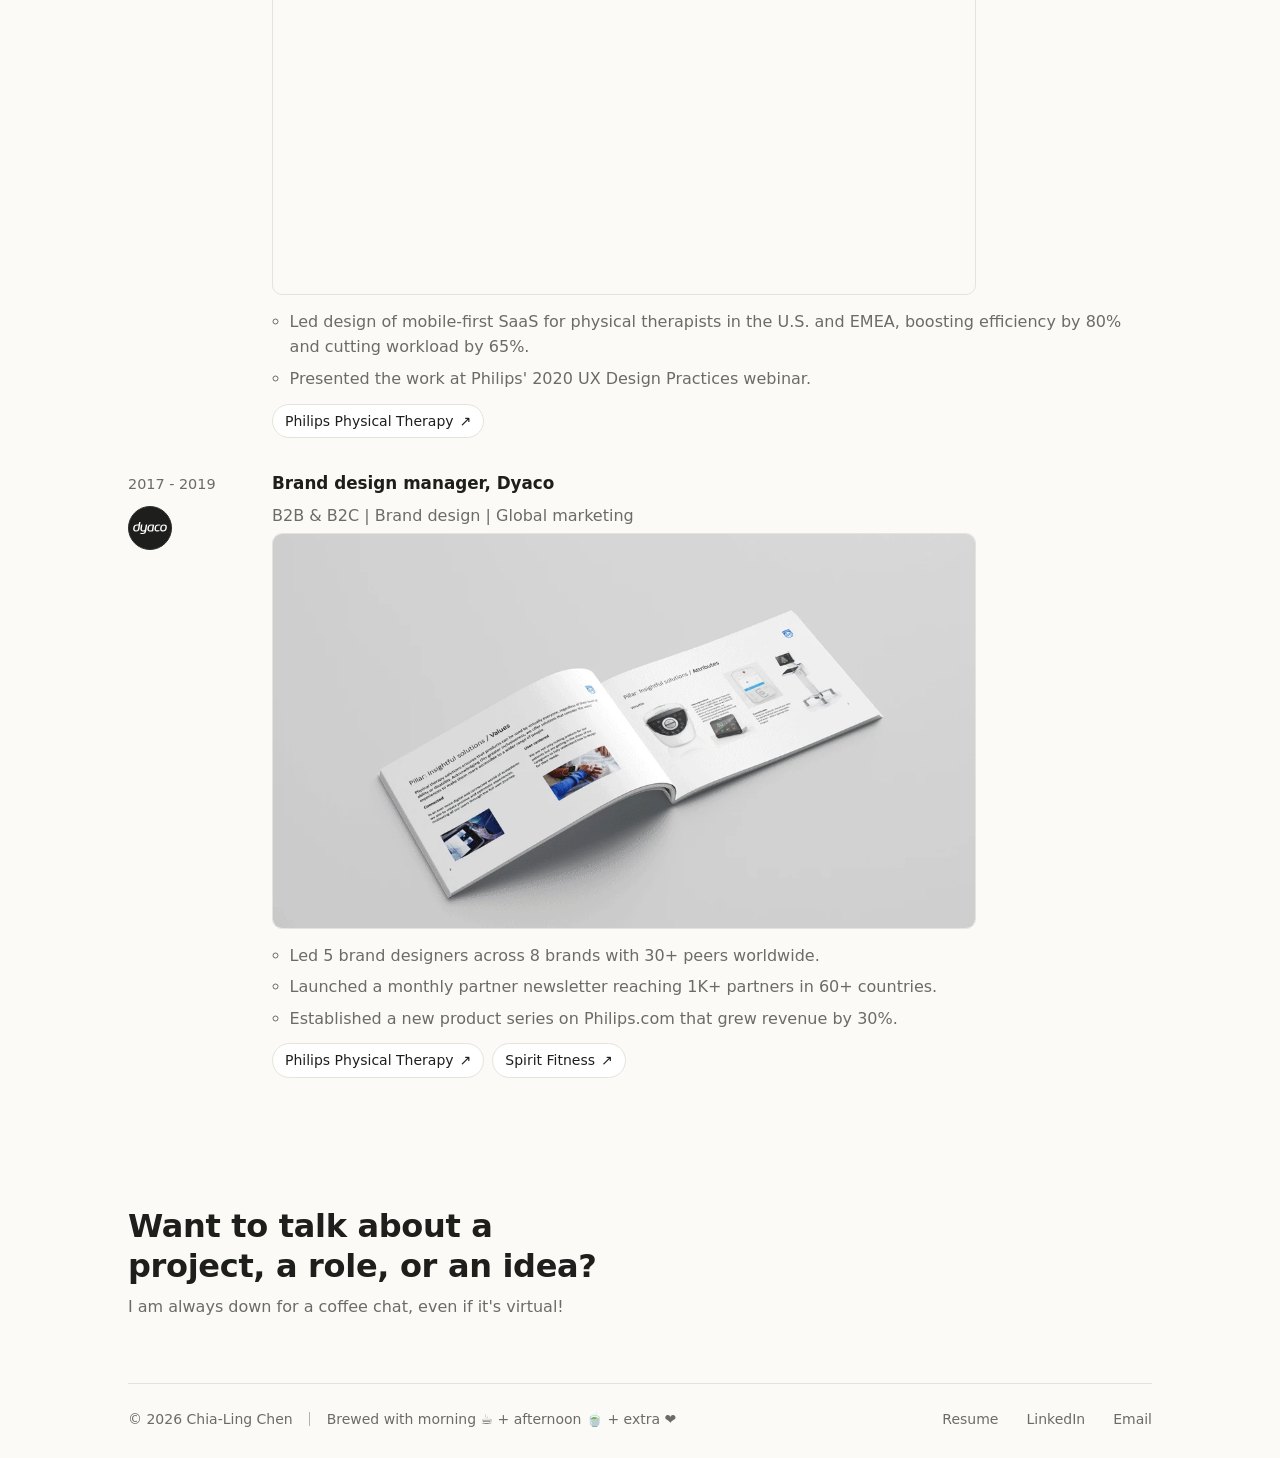
==== commit da87477c: "Carry the role summary onto About and sharpen the AI planning note - Label the IBM role B2B SaaS on " ====
--- a/about.html
+++ b/about.html
@@ -6,7 +6,7 @@
   <meta name="color-scheme" content="light dark">
   <title>About · Chia-Ling Chen</title>
   <meta name="description" content="Chia-Ling Chen's background and experience.">
-  <link rel="stylesheet" href="style.css?v=75">
+  <link rel="stylesheet" href="style.css?v=76">
   <!-- Google tag (gtag.js) -->
   <script async src="https://www.googletagmanager.com/gtag/js?id=G-9GZDQ40ZDH"></script>
   <script>
@@ -56,6 +56,7 @@
           </div>
           <div>
             <h3>Sr. product designer, Thryv</h3>
+            <p class="role-meta">B2B SaaS | Customer relationship management | Marketing automation</p>
             <figure class="exp-media">
               <video autoplay src="media/thryv-search/search-on-canvas.mp4" muted loop playsinline preload="auto" aria-label="Search on canvas in the Thryv Automation Builder"></video>
             </figure>
@@ -77,6 +78,7 @@
           </div>
           <div>
             <h3>Sr. UX design co-op, IBM</h3>
+            <p class="role-meta">B2B SaaS | Data science &amp; AI | No-code machine learning builder</p>
             <figure class="exp-media">
               <video src="media/ibm-spss/spss-demo.mp4" muted loop playsinline preload="none" aria-label="SPSS Modeler canvas on Watson Studio"></video>
             </figure>
@@ -96,6 +98,7 @@
           </div>
           <div>
             <h3>Master of design, UC Berkeley</h3>
+            <p class="role-meta">Graduate degree | Emerging technology | Co-founded <a href="https://app.art-for-all.tw/exhibitions" target="_blank" rel="noopener">Art for All</a> nonprofit</p>
             <figure class="exp-media">
               <img decoding="async" loading="lazy" src="media/uc-berkeley/art-for-all-flow.png" style="background: #fff;" alt="Art for All service flow: museum staff upload resources and add descriptive services, volunteers are trained and certified, and the public books a section to enjoy art remotely">
             </figure>
@@ -116,6 +119,7 @@
           </div>
           <div>
             <h3>Sr. UX designer, ASUS</h3>
+            <p class="role-meta">B2C | Medical AI | B2C personal health app + B2B medical alert monitor system</p>
             <figure class="exp-media">
               <video src="media/asus-candycloud/candycloud-highlights.mp4" muted loop playsinline preload="none" aria-label="CandyCloud design highlights in the ASUS medical app"></video>
             </figure>
@@ -135,6 +139,7 @@
           </div>
           <div>
             <h3>Design lead, Dyaco</h3>
+            <p class="role-meta">B2B SaaS | Healthcare | Philips Physical Therapy Solutions</p>
             <figure class="exp-media">
               <video src="media/philips-mycare/mycare-user-journey.mp4" muted loop playsinline preload="none" aria-label="Philips MyCare user journey"></video>
             </figure>
@@ -154,6 +159,7 @@
           </div>
           <div>
             <h3>Brand design manager, Dyaco</h3>
+            <p class="role-meta">B2B &amp; B2C | Brand design | Global marketing</p>
             <figure class="exp-media">
               <img decoding="async" loading="lazy" src="media/dyaco-brand/brand-pillars.webp" alt="Dyaco brand spread for the Insightful solutions pillar, covering values and product attributes">
             </figure>
--- a/style.css
+++ b/style.css
@@ -606,6 +606,7 @@
 .case-pair .case-figure video { aspect-ratio: 2 / 1; object-fit: cover; }
 .case-figure--text { margin-bottom: 32px; }
 .case-figure--small { max-width: 28rem; }
+.case-figure--note { max-width: 33rem; }
 .case-split--logic { margin-bottom: 8px; }
 /* Artwork with a transparent background sits straight on the page */
 .case-figure--bare img { background: transparent; border: 0; border-radius: 0; }
@@ -621,8 +622,6 @@
   .case-split .case-figure { margin-top: 0; }
   .case-split--logic { grid-template-columns: minmax(0, 24rem) minmax(0, 1fr); gap: 40px; margin-top: 8px; }
   .case-split--logic .case-text p:last-of-type { margin-bottom: 16px; }
-  /* A diagram beside a short note: the text leads, the artwork sits smaller */
-  .case-split--note { grid-template-columns: minmax(0, 1fr) minmax(0, 22rem); }
   .case-pair { grid-template-columns: 1fr 1fr; align-items: start; }
   .case-pair--uneven { grid-template-columns: 3fr 2fr; }
   .case-pair--match { grid-template-columns: var(--a) var(--b); }
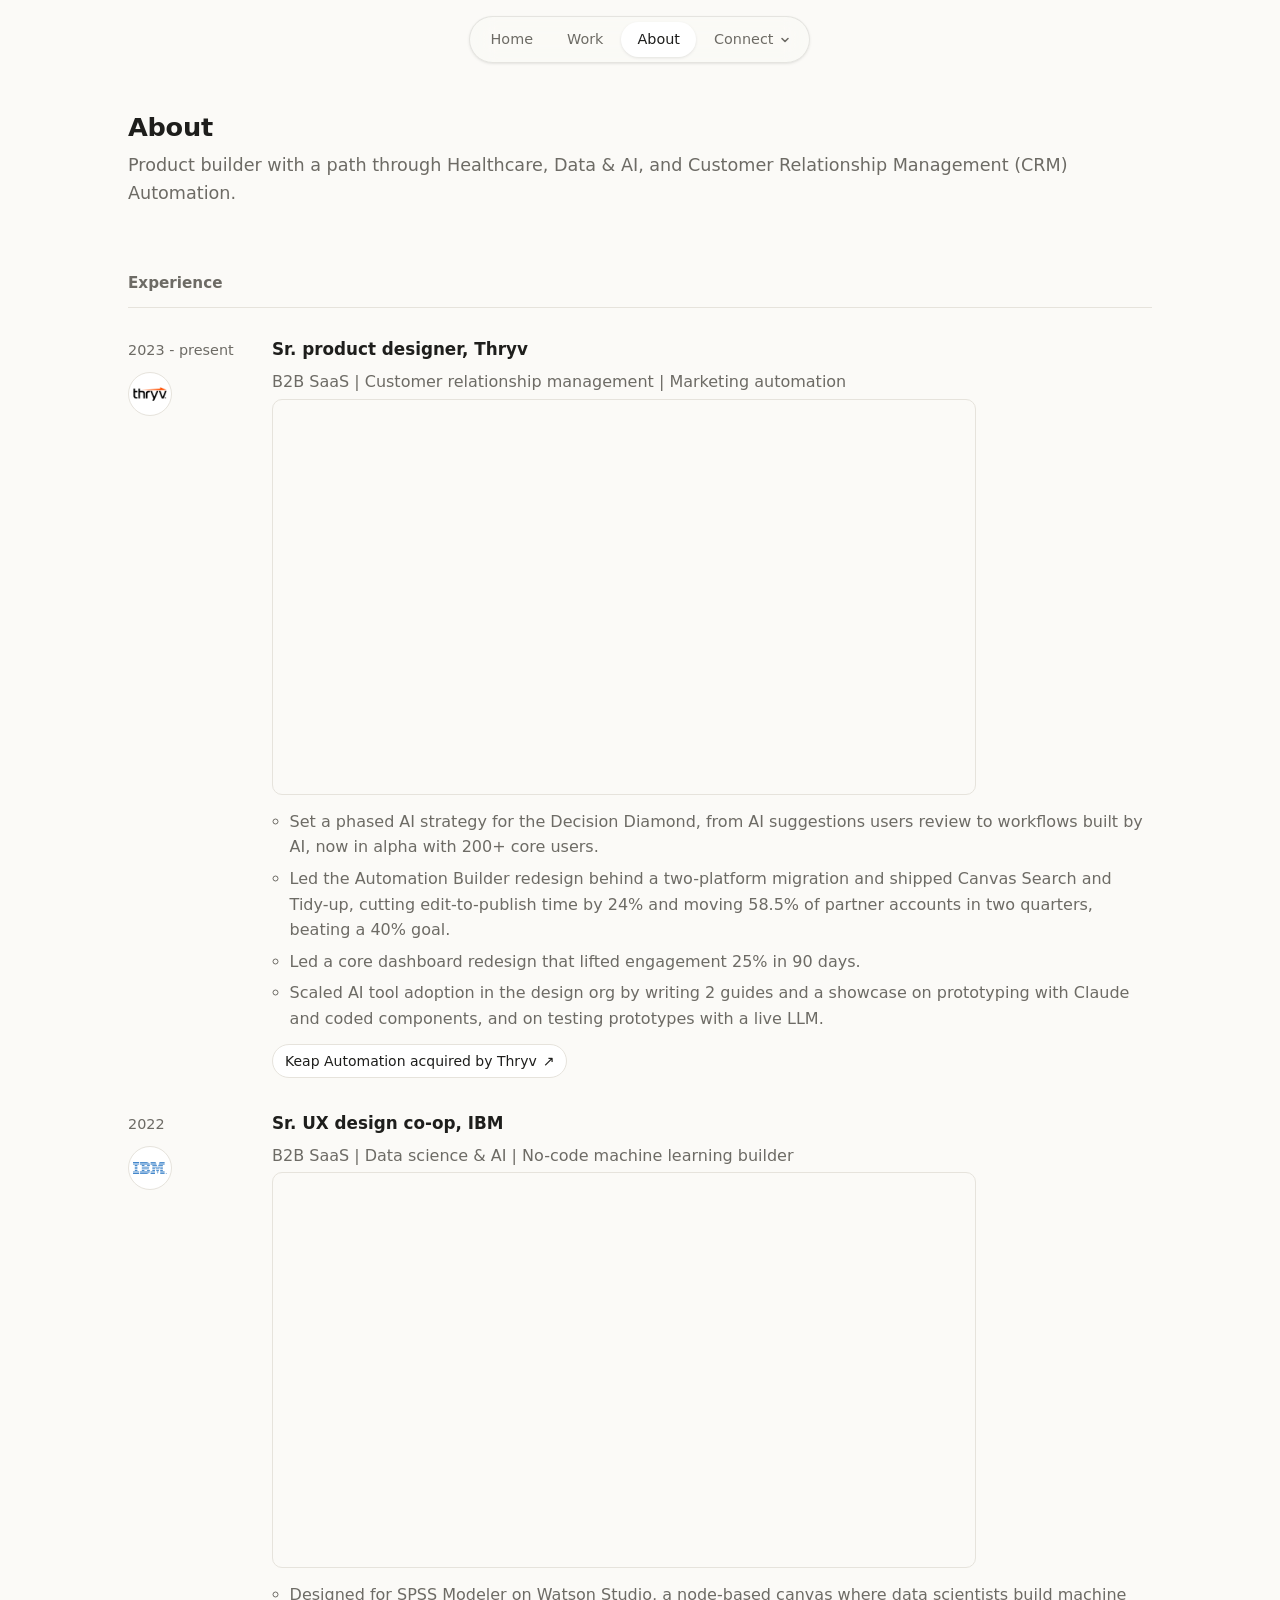
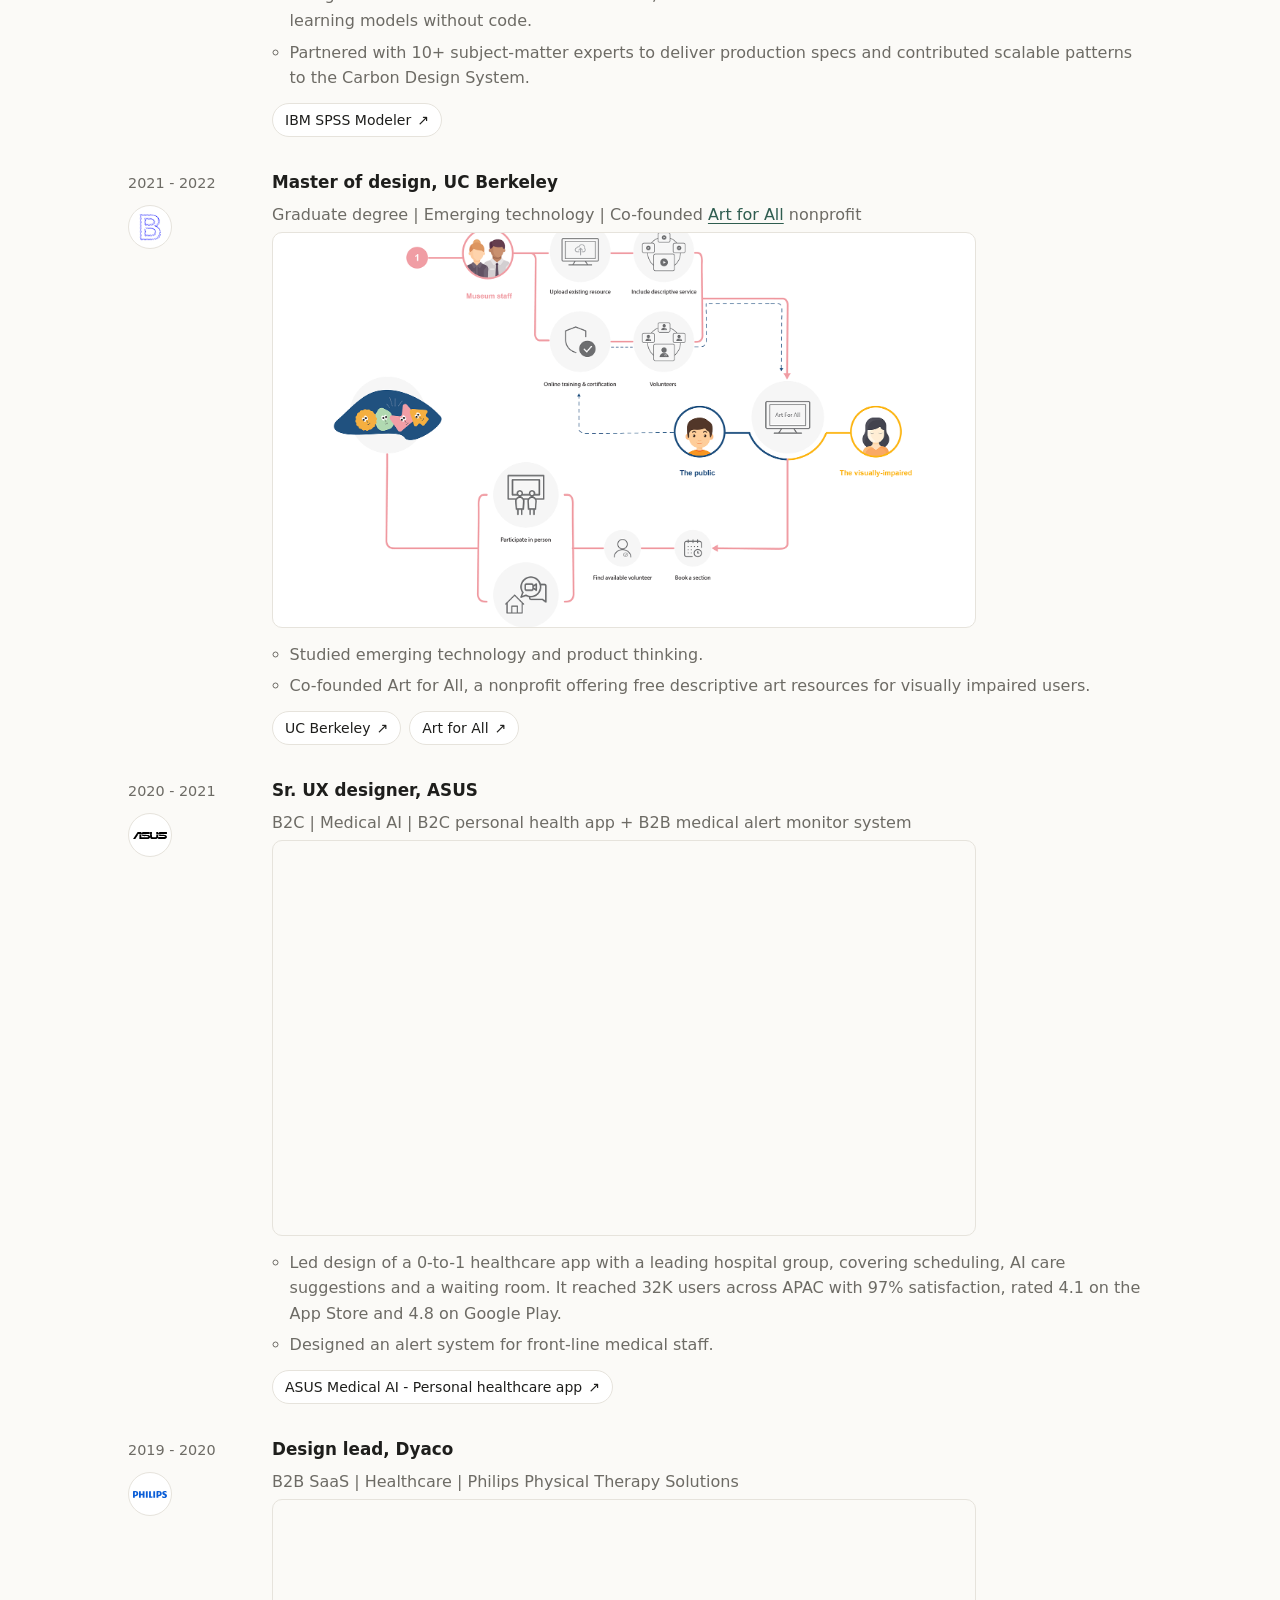
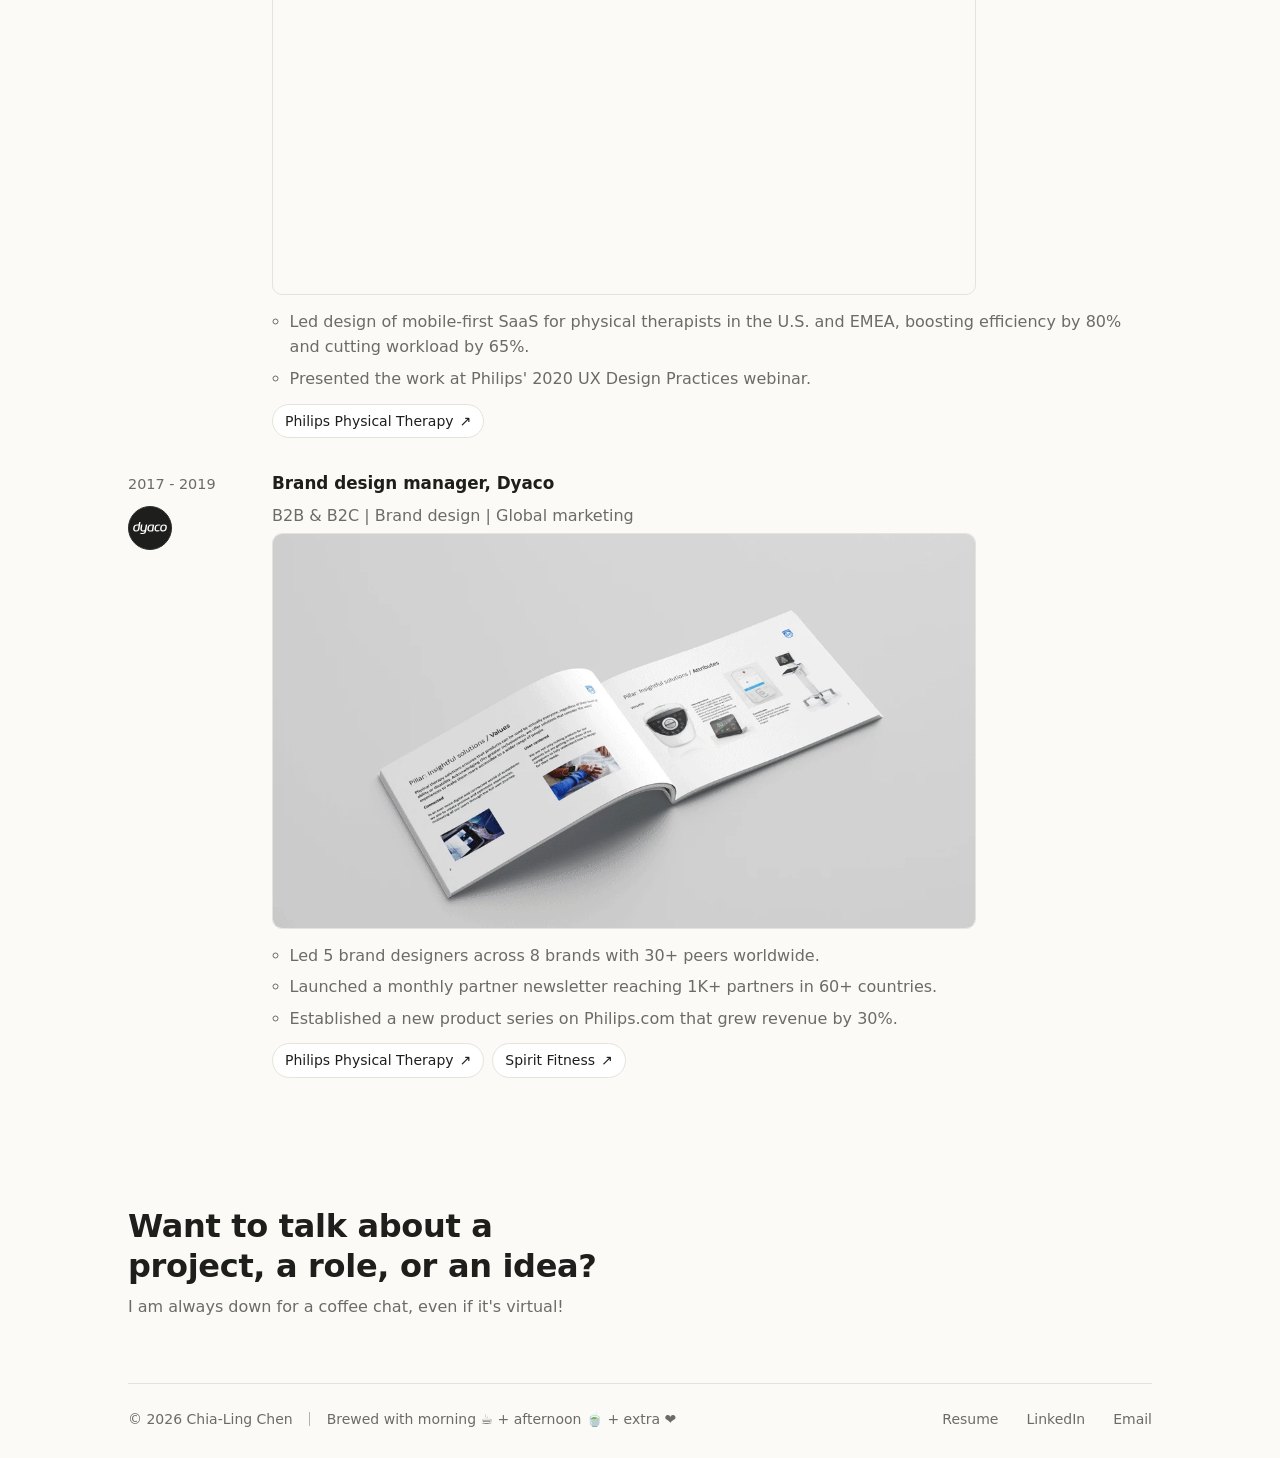
==== commit 45e52ef2: "Rework the problem and discovery narrative - Name the audience consistently as partners and small bu" ====
--- a/about.html
+++ b/about.html
@@ -6,7 +6,7 @@
   <meta name="color-scheme" content="light dark">
   <title>About · Chia-Ling Chen</title>
   <meta name="description" content="Chia-Ling Chen's background and experience.">
-  <link rel="stylesheet" href="style.css?v=76">
+  <link rel="stylesheet" href="style.css?v=77">
   <!-- Google tag (gtag.js) -->
   <script async src="https://www.googletagmanager.com/gtag/js?id=G-9GZDQ40ZDH"></script>
   <script>
@@ -124,7 +124,7 @@
               <video src="media/asus-candycloud/candycloud-highlights.mp4" muted loop playsinline preload="none" aria-label="CandyCloud design highlights in the ASUS medical app"></video>
             </figure>
             <ul>
-              <li>Led design of a 0-to-1 healthcare app with a leading hospital group, covering scheduling, AI care suggestions, and a waiting room, reaching 32K users across APAC with 97% satisfaction (rated 4.1 on the App Store and 4.8 on Google Play).</li>
+              <li>Led design of a 0-to-1 healthcare app with a leading hospital group, covering scheduling, AI care suggestions and a waiting room. It reached 32K users across APAC with 97% satisfaction, rated 4.1 on the App Store and 4.8 on Google Play.</li>
               <li>Designed an alert system for front-line medical staff.</li>
             </ul>
             <div class="links">
--- a/style.css
+++ b/style.css
@@ -589,6 +589,9 @@
 .case-stats strong { display: block; font-size: 2rem; line-height: 1.1; letter-spacing: -0.02em; color: var(--accent); }
 .case-stats span { display: block; margin-top: 8px; color: var(--muted); font-size: max(14px, 0.95rem); line-height: 1.5; }
 .case-figure { margin: 32px 0 0; }
+/* A text block after a figure needs the same gap the figure gets above it.
+   Scoped to the section so the side-by-side grids keep their own alignment. */
+.case-section > .case-figure + .case-text { margin-top: 32px; }
 .case-stats--outcome { margin-top: 32px; }
 .case-figure img, .case-figure video {
   display: block;
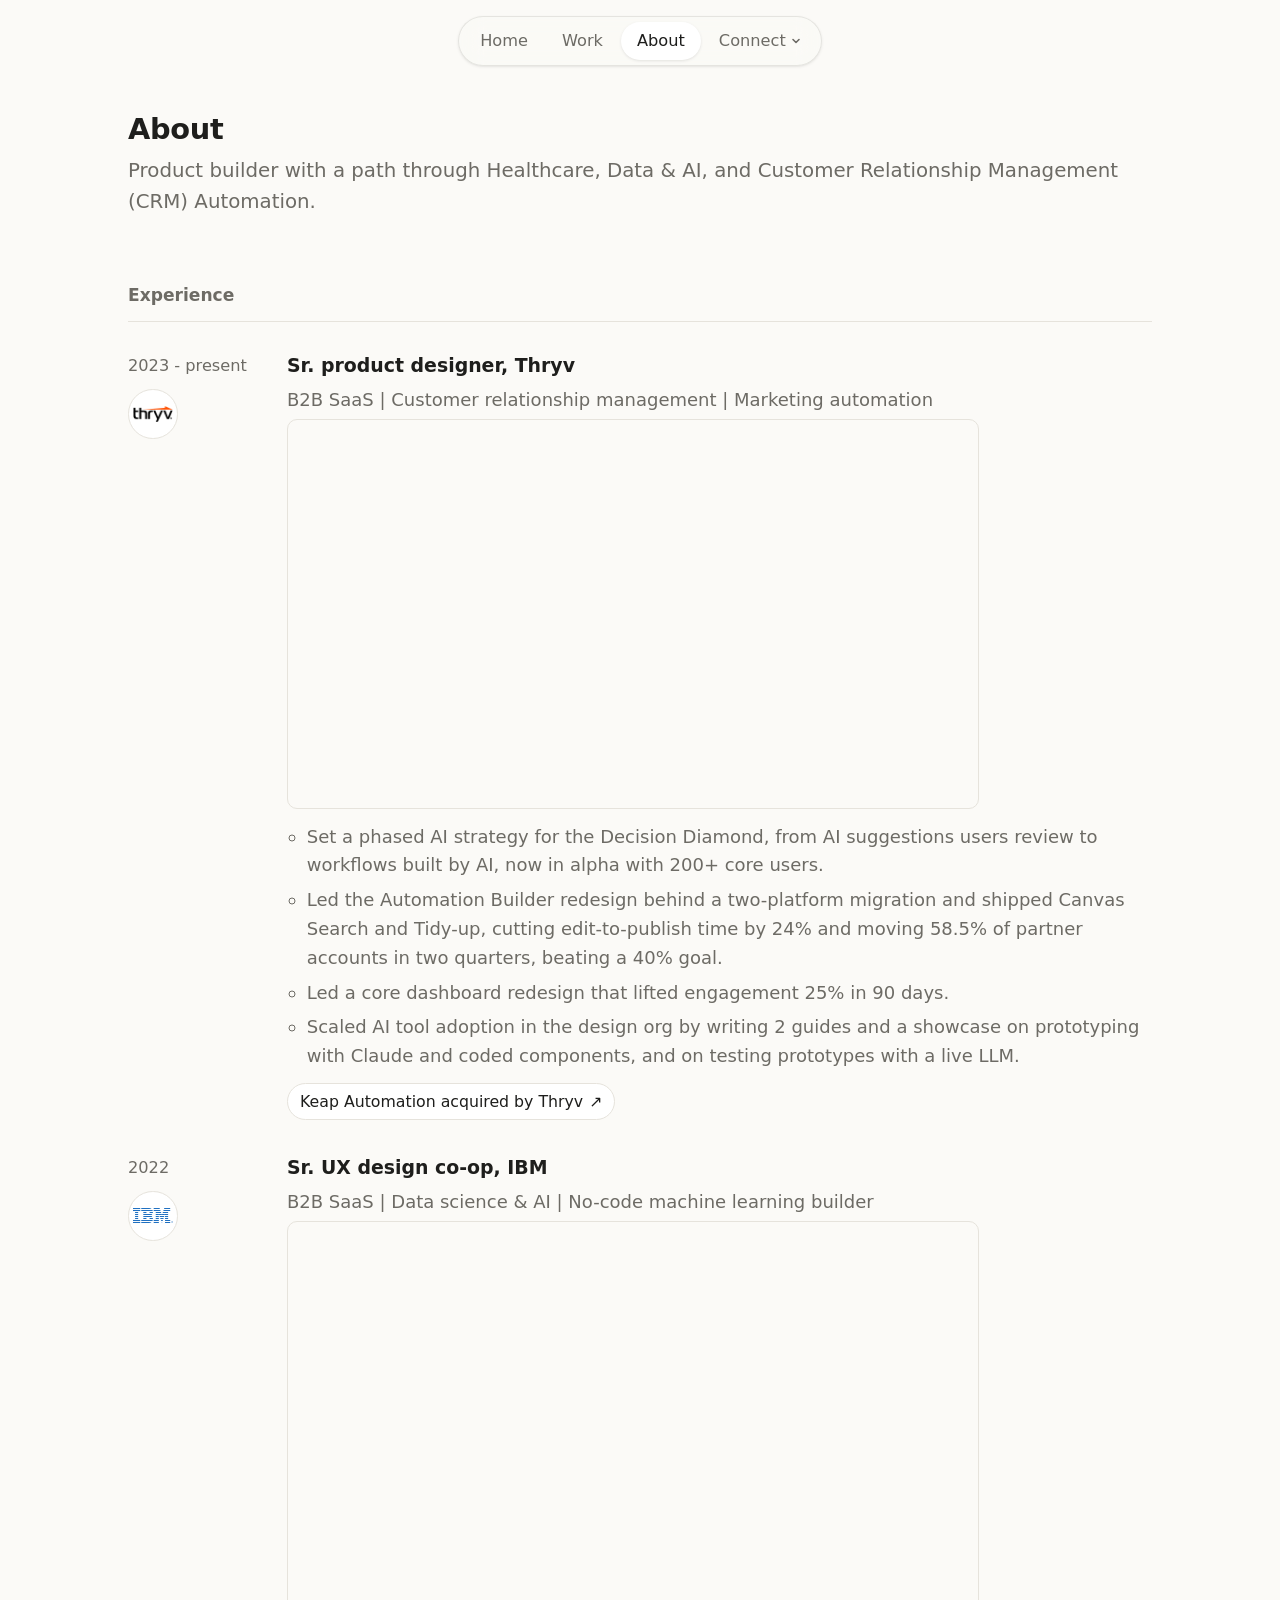
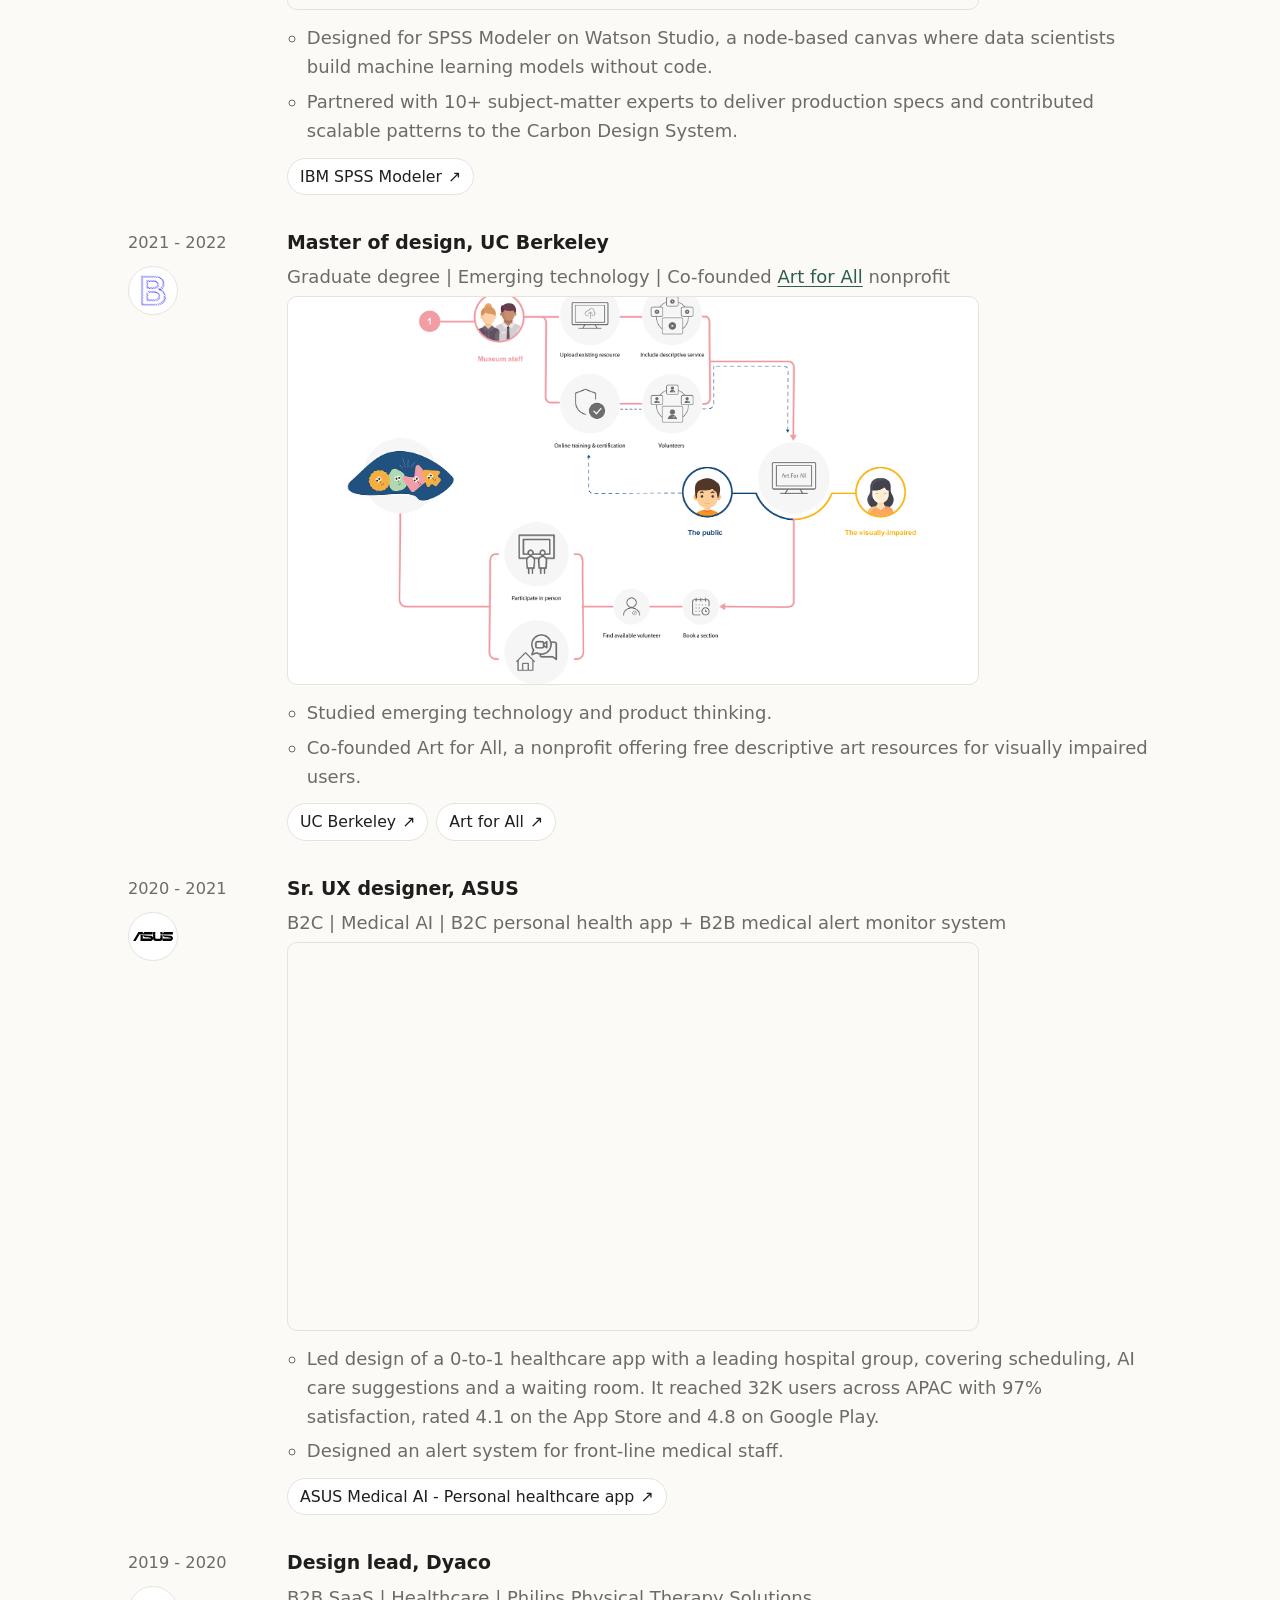
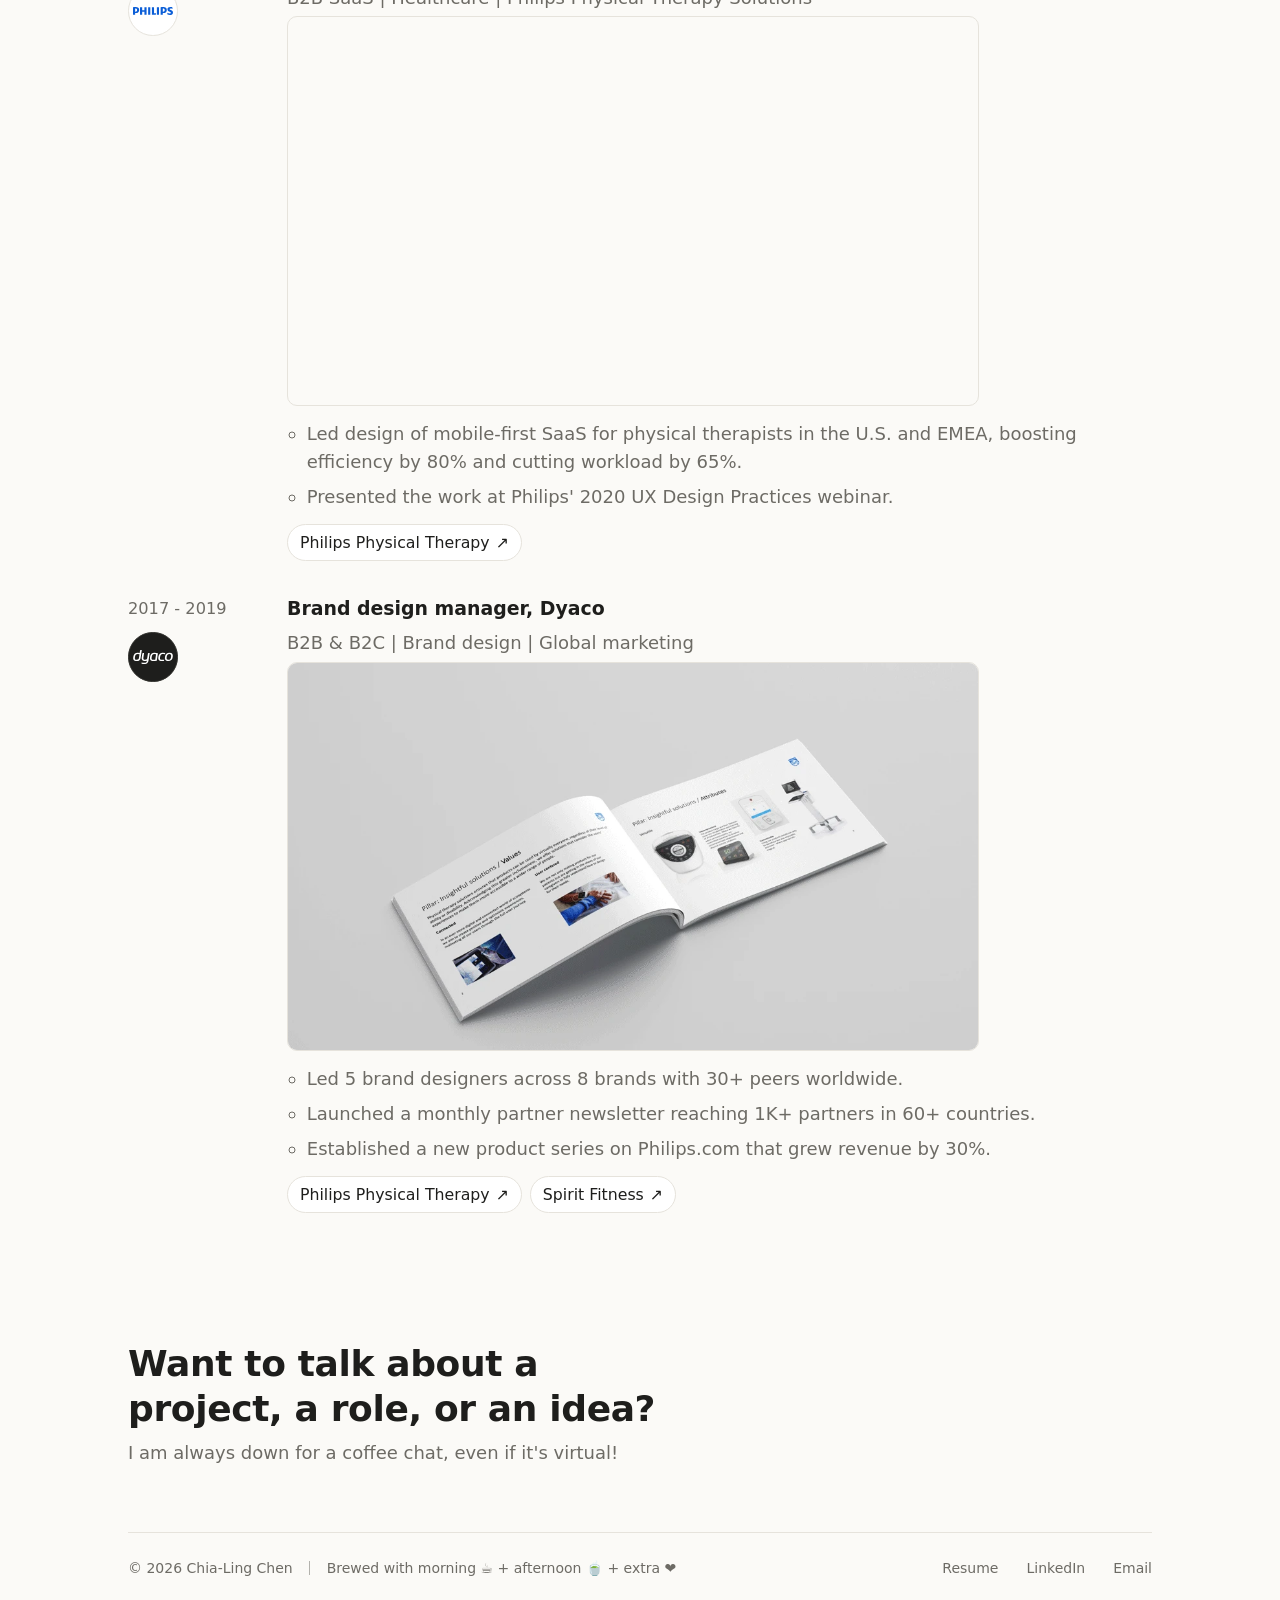
==== commit 734a94ae: "Raise the type scale and sharpen the case study intro - Set body text to 18px from 1024px up, 20px a" ====
--- a/about.html
+++ b/about.html
@@ -6,7 +6,7 @@
   <meta name="color-scheme" content="light dark">
   <title>About · Chia-Ling Chen</title>
   <meta name="description" content="Chia-Ling Chen's background and experience.">
-  <link rel="stylesheet" href="style.css?v=77">
+  <link rel="stylesheet" href="style.css?v=78">
   <!-- Google tag (gtag.js) -->
   <script async src="https://www.googletagmanager.com/gtag/js?id=G-9GZDQ40ZDH"></script>
   <script>
--- a/style.css
+++ b/style.css
@@ -457,13 +457,14 @@
 }
 @media (min-width: 1024px) {
   main { width: 80vw; }
+  html { font-size: 112.5%; }   /* 18px base */
 }
 @media (min-width: 1440px) {
   main { width: 72vw; max-width: 1280px; }
-  html { font-size: 106.25%; }  /* 17px base */
+  html { font-size: 125%; }     /* 20px base */
 }
 @media (min-width: 1920px) {
-  html { font-size: 112.5%; }   /* 18px base */
+  html { font-size: 137.5%; }   /* 22px base */
 }
 
 /* Keep long text at a readable line length inside the wider column */
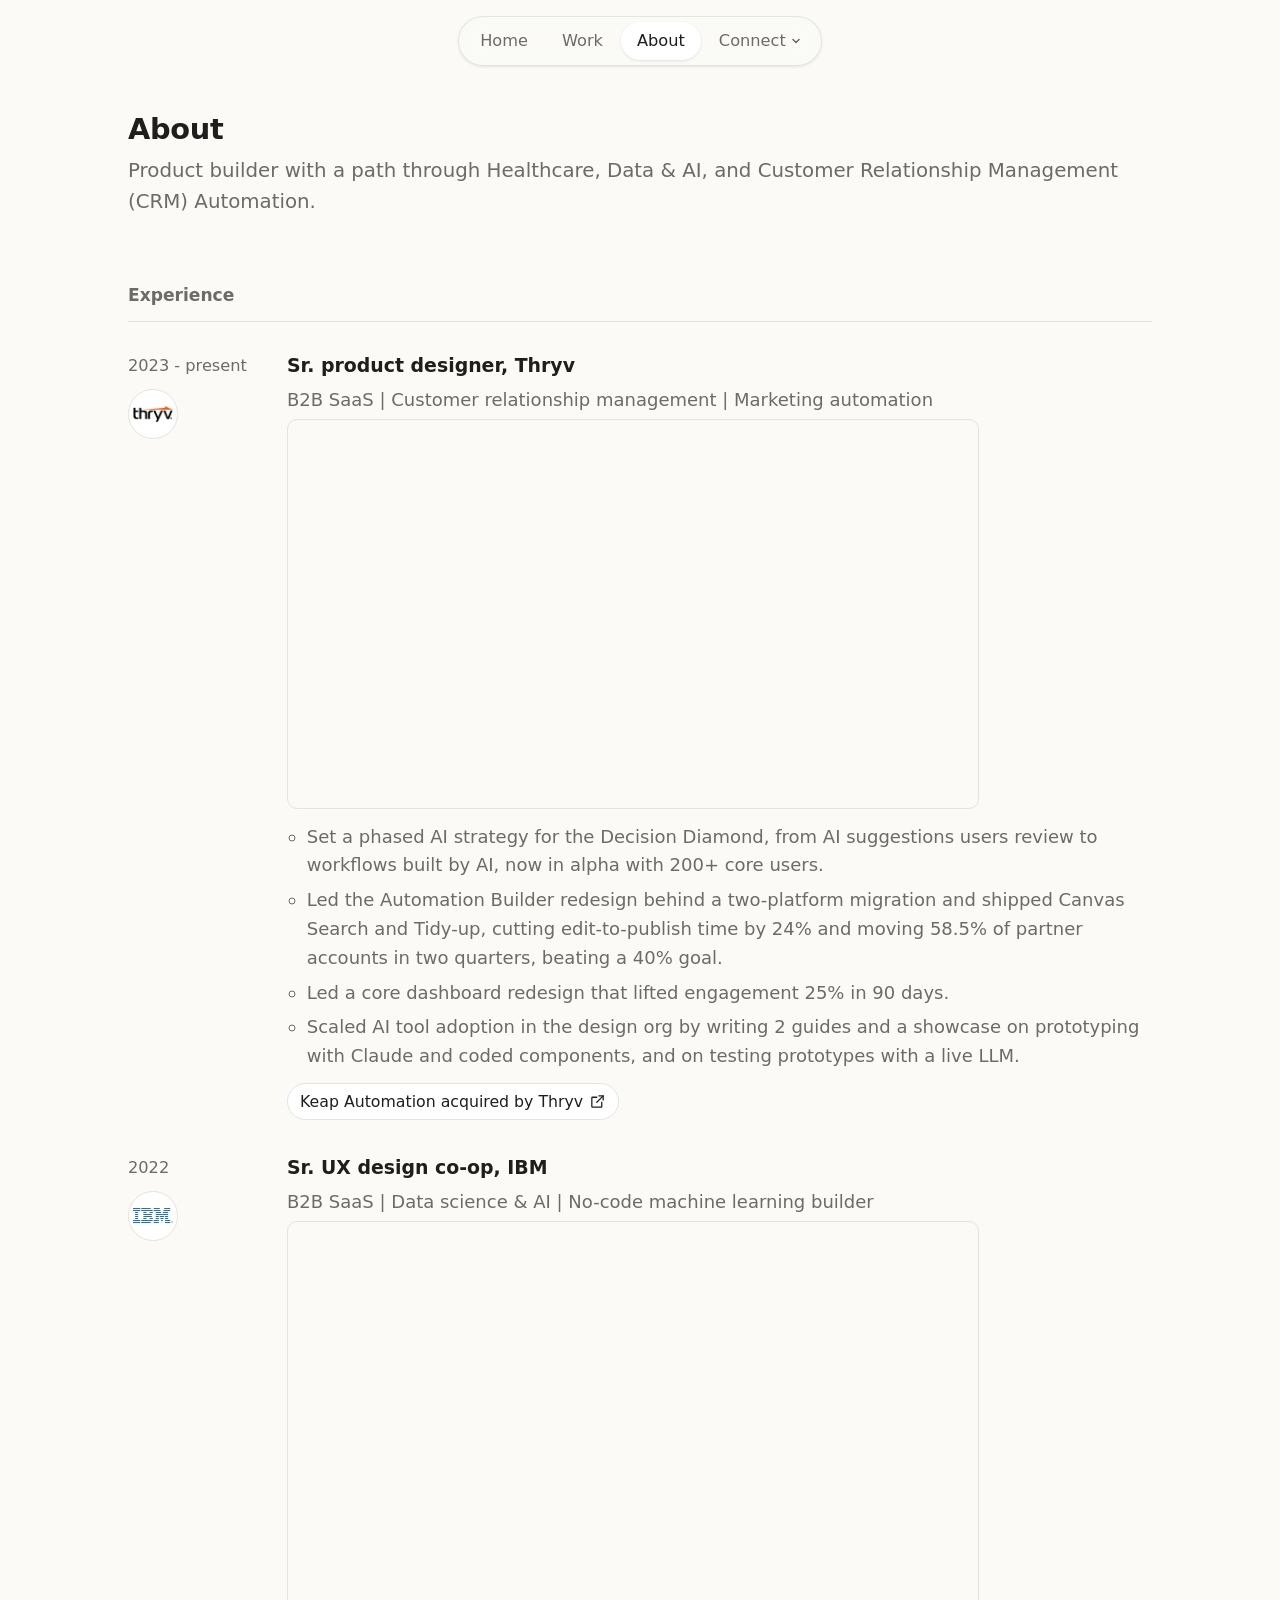
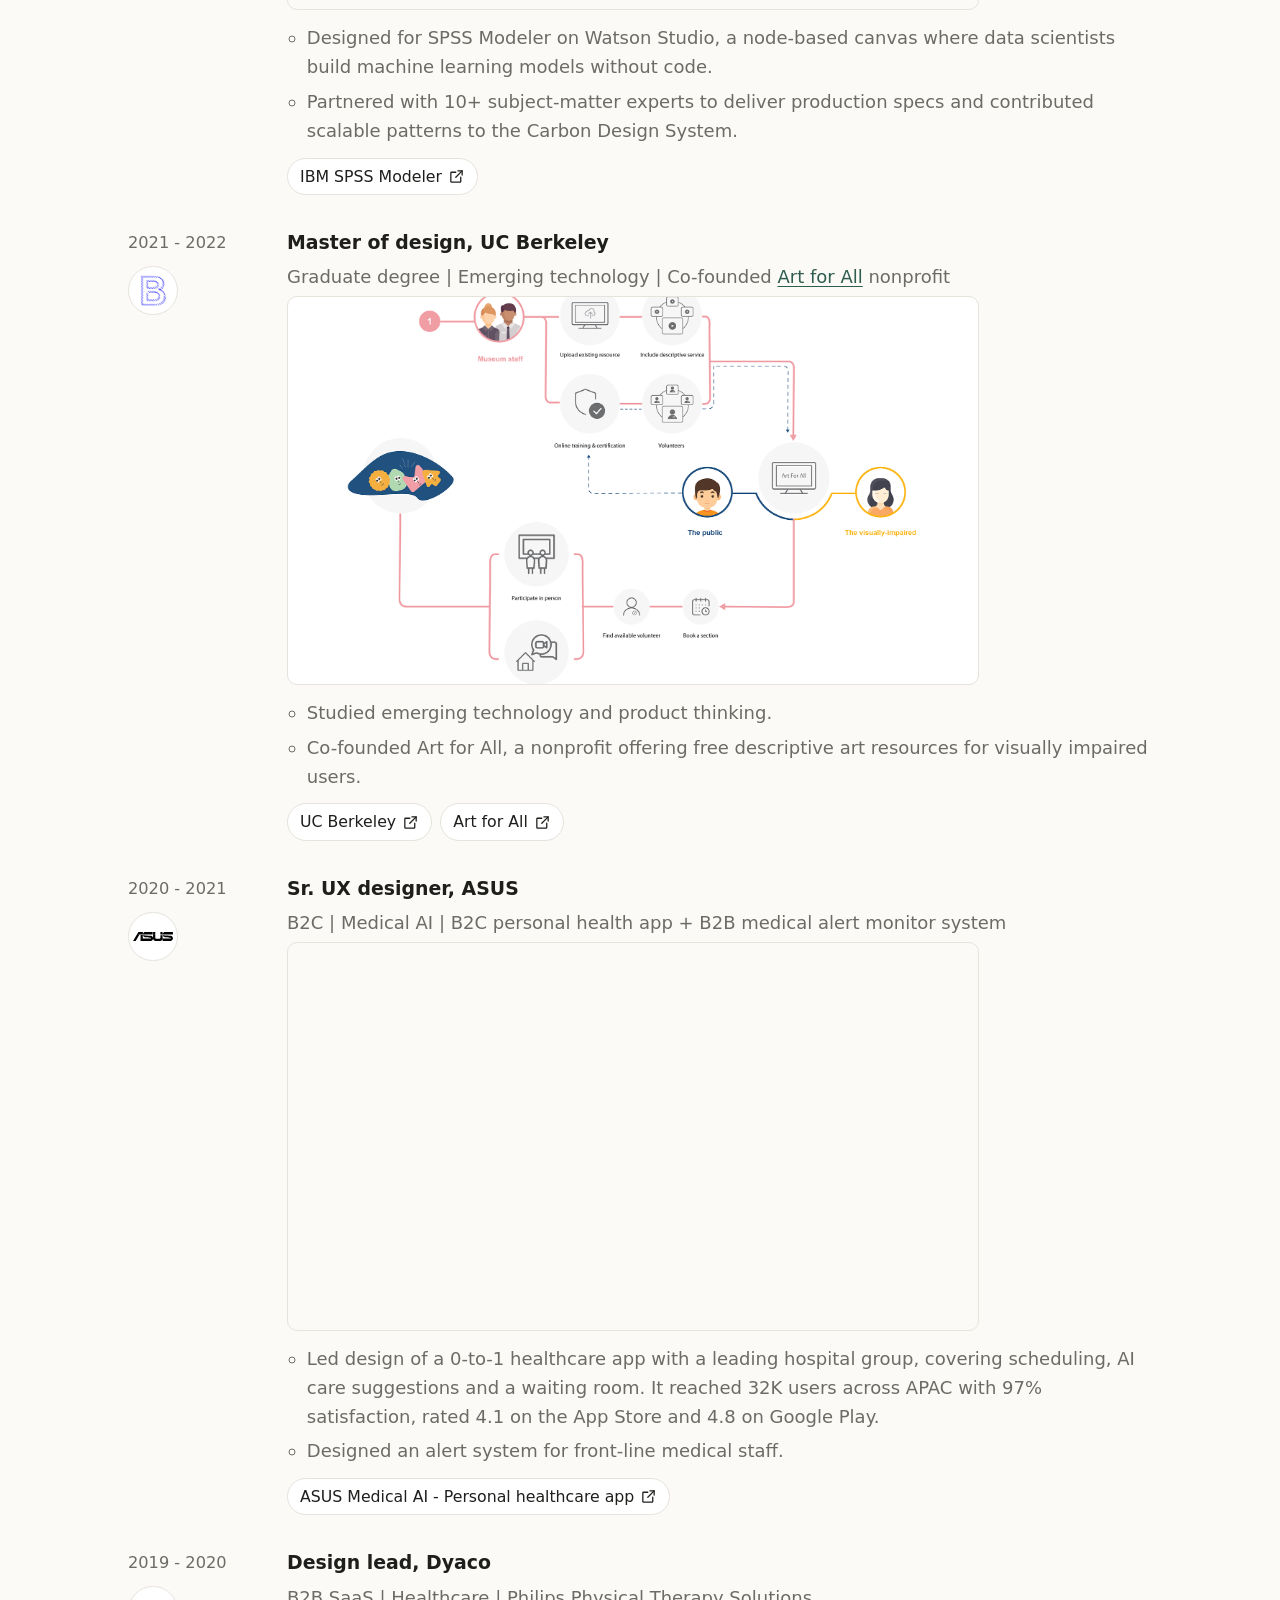
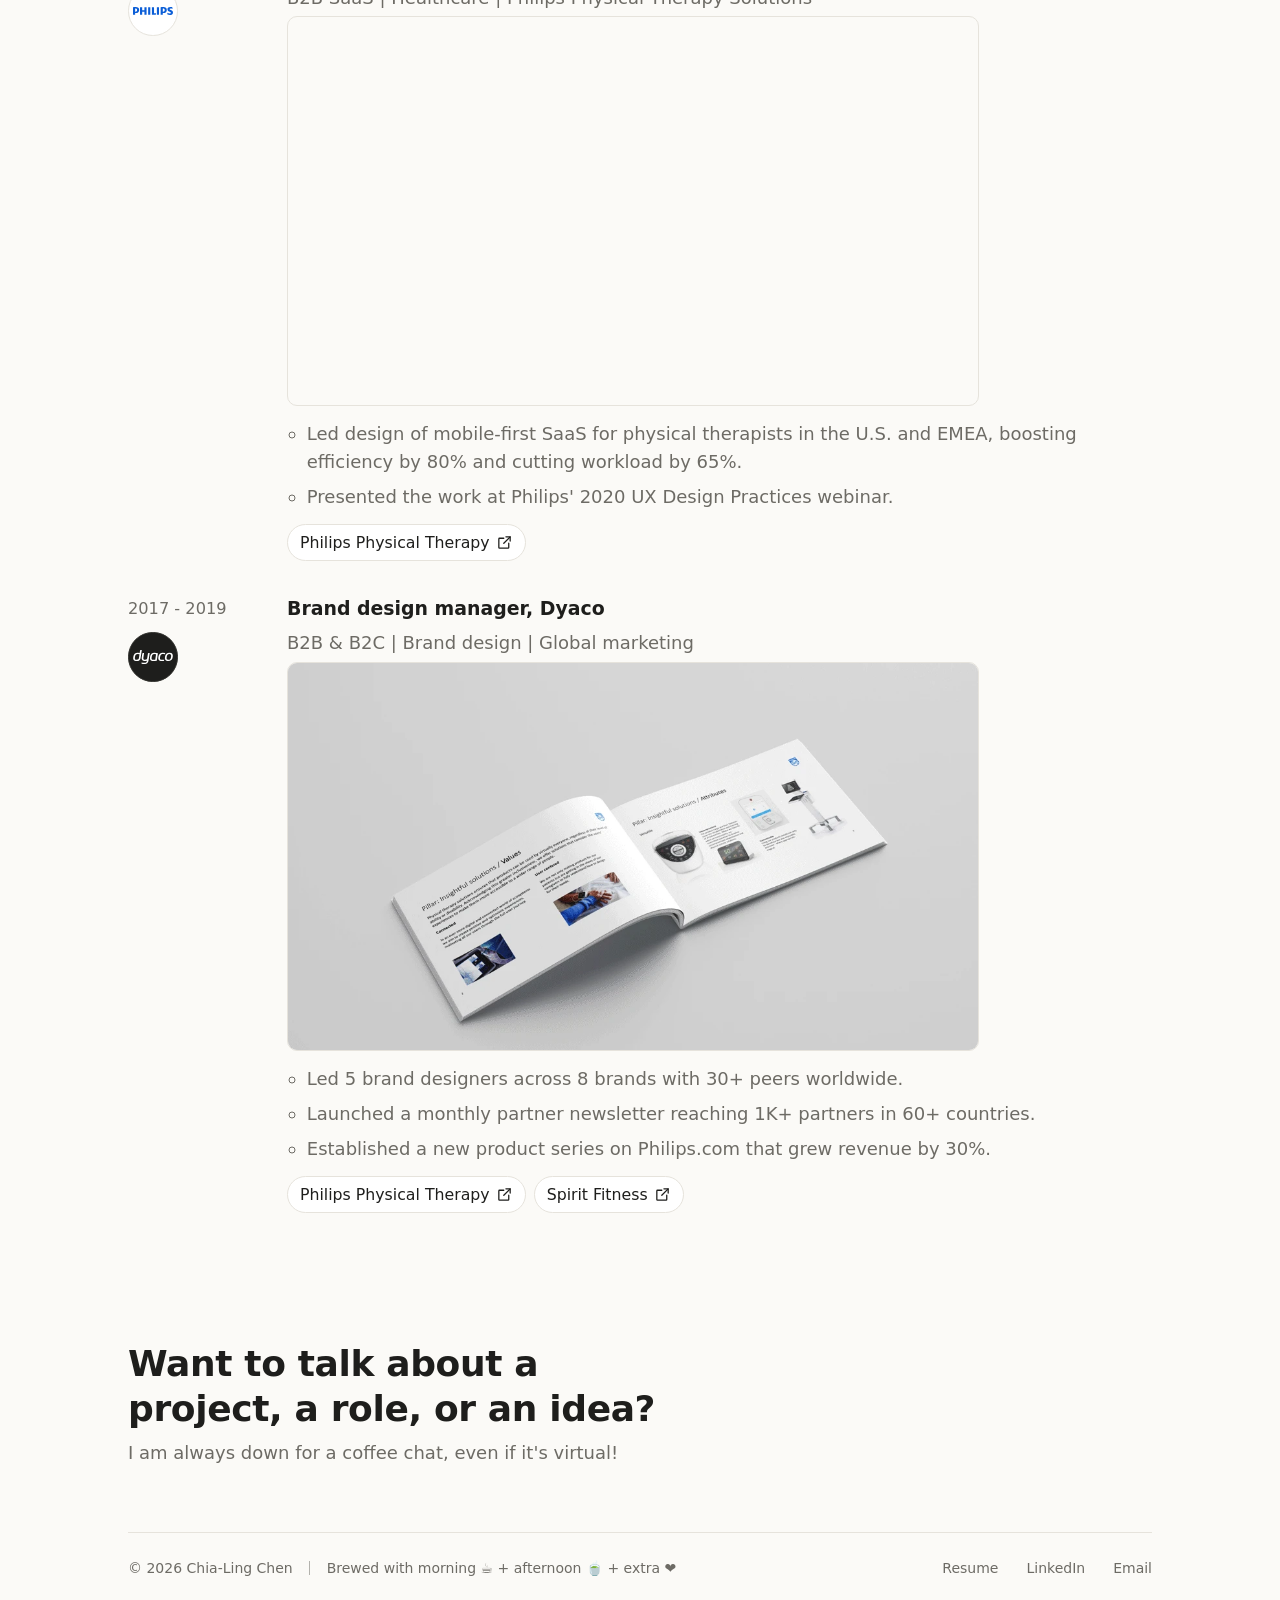
==== commit f8db8963: "Add the AI design framework and fix the scroll reveal - Reveal content by measuring rectangles first" ====
--- a/about.html
+++ b/about.html
@@ -6,7 +6,7 @@
   <meta name="color-scheme" content="light dark">
   <title>About · Chia-Ling Chen</title>
   <meta name="description" content="Chia-Ling Chen's background and experience.">
-  <link rel="stylesheet" href="style.css?v=78">
+  <link rel="stylesheet" href="style.css?v=80">
   <!-- Google tag (gtag.js) -->
   <script async src="https://www.googletagmanager.com/gtag/js?id=G-9GZDQ40ZDH"></script>
   <script>
@@ -67,7 +67,7 @@
               <li>Scaled AI tool adoption in the design org by writing 2 guides and a showcase on prototyping with Claude and coded components, and on testing prototypes with a live LLM.</li>
             </ul>
             <div class="links">
-              <a class="link-btn" href="https://keap.com/solutions/automation" target="_blank" rel="noopener">Keap Automation acquired by Thryv <span aria-hidden="true">↗</span></a>
+              <a class="link-btn" href="https://keap.com/solutions/automation" target="_blank" rel="noopener">Keap Automation acquired by Thryv <svg viewBox="0 0 24 24" aria-hidden="true"><path d="M14 4h6v6"/><path d="M20 4 11 13"/><path d="M18 13v6a1 1 0 0 1-1 1H5a1 1 0 0 1-1-1V7a1 1 0 0 1 1-1h6"/></svg></a>
             </div>
           </div>
         </li>
@@ -87,7 +87,7 @@
               <li>Partnered with 10+ subject-matter experts to deliver production specs and contributed scalable patterns to the Carbon Design System.</li>
             </ul>
             <div class="links">
-              <a class="link-btn" href="https://www.ibm.com/products/spss-modeler" target="_blank" rel="noopener">IBM SPSS Modeler <span aria-hidden="true">↗</span></a>
+              <a class="link-btn" href="https://www.ibm.com/products/spss-modeler" target="_blank" rel="noopener">IBM SPSS Modeler <svg viewBox="0 0 24 24" aria-hidden="true"><path d="M14 4h6v6"/><path d="M20 4 11 13"/><path d="M18 13v6a1 1 0 0 1-1 1H5a1 1 0 0 1-1-1V7a1 1 0 0 1 1-1h6"/></svg></a>
             </div>
           </div>
         </li>
@@ -107,8 +107,8 @@
               <li>Co-founded Art for All, a nonprofit offering free descriptive art resources for visually impaired users.</li>
             </ul>
             <div class="links">
-              <a class="link-btn" href="https://design.berkeley.edu/mdes-alumni/mdes-student-cohort-fall-2022" target="_blank" rel="noopener">UC Berkeley <span aria-hidden="true">↗</span></a>
-              <a class="link-btn" href="https://app.art-for-all.tw/exhibitions" target="_blank" rel="noopener">Art for All <span aria-hidden="true">↗</span></a>
+              <a class="link-btn" href="https://design.berkeley.edu/mdes-alumni/mdes-student-cohort-fall-2022" target="_blank" rel="noopener">UC Berkeley <svg viewBox="0 0 24 24" aria-hidden="true"><path d="M14 4h6v6"/><path d="M20 4 11 13"/><path d="M18 13v6a1 1 0 0 1-1 1H5a1 1 0 0 1-1-1V7a1 1 0 0 1 1-1h6"/></svg></a>
+              <a class="link-btn" href="https://app.art-for-all.tw/exhibitions" target="_blank" rel="noopener">Art for All <svg viewBox="0 0 24 24" aria-hidden="true"><path d="M14 4h6v6"/><path d="M20 4 11 13"/><path d="M18 13v6a1 1 0 0 1-1 1H5a1 1 0 0 1-1-1V7a1 1 0 0 1 1-1h6"/></svg></a>
             </div>
           </div>
         </li>
@@ -128,7 +128,7 @@
               <li>Designed an alert system for front-line medical staff.</li>
             </ul>
             <div class="links">
-              <a class="link-btn" href="https://youtu.be/N78xwxmeQm0?si=wWI10j0BIYOIKvsJ" target="_blank" rel="noopener">ASUS Medical AI - Personal healthcare app <span aria-hidden="true">↗</span></a>
+              <a class="link-btn" href="https://youtu.be/N78xwxmeQm0?si=wWI10j0BIYOIKvsJ" target="_blank" rel="noopener">ASUS Medical AI - Personal healthcare app <svg viewBox="0 0 24 24" aria-hidden="true"><path d="M14 4h6v6"/><path d="M20 4 11 13"/><path d="M18 13v6a1 1 0 0 1-1 1H5a1 1 0 0 1-1-1V7a1 1 0 0 1 1-1h6"/></svg></a>
             </div>
           </div>
         </li>
@@ -148,7 +148,7 @@
               <li>Presented the work at Philips' 2020 UX Design Practices webinar.</li>
             </ul>
             <div class="links">
-              <a class="link-btn" href="https://www.philips.ae/p-m-ph/physical-therapy-solutions" target="_blank" rel="noopener">Philips Physical Therapy <span aria-hidden="true">↗</span></a>
+              <a class="link-btn" href="https://www.philips.ae/p-m-ph/physical-therapy-solutions" target="_blank" rel="noopener">Philips Physical Therapy <svg viewBox="0 0 24 24" aria-hidden="true"><path d="M14 4h6v6"/><path d="M20 4 11 13"/><path d="M18 13v6a1 1 0 0 1-1 1H5a1 1 0 0 1-1-1V7a1 1 0 0 1 1-1h6"/></svg></a>
             </div>
           </div>
         </li>
@@ -169,8 +169,8 @@
               <li>Established a new product series on Philips.com that grew revenue by 30%.</li>
             </ul>
             <div class="links">
-              <a class="link-btn" href="https://www.philips.ae/p-m-ph/physical-therapy-solutions" target="_blank" rel="noopener">Philips Physical Therapy <span aria-hidden="true">↗</span></a>
-              <a class="link-btn" href="https://dyaco.com/en/home-use/dyaco-home-use-brands/spirit" target="_blank" rel="noopener">Spirit Fitness <span aria-hidden="true">↗</span></a>
+              <a class="link-btn" href="https://www.philips.ae/p-m-ph/physical-therapy-solutions" target="_blank" rel="noopener">Philips Physical Therapy <svg viewBox="0 0 24 24" aria-hidden="true"><path d="M14 4h6v6"/><path d="M20 4 11 13"/><path d="M18 13v6a1 1 0 0 1-1 1H5a1 1 0 0 1-1-1V7a1 1 0 0 1 1-1h6"/></svg></a>
+              <a class="link-btn" href="https://dyaco.com/en/home-use/dyaco-home-use-brands/spirit" target="_blank" rel="noopener">Spirit Fitness <svg viewBox="0 0 24 24" aria-hidden="true"><path d="M14 4h6v6"/><path d="M20 4 11 13"/><path d="M18 13v6a1 1 0 0 1-1 1H5a1 1 0 0 1-1-1V7a1 1 0 0 1 1-1h6"/></svg></a>
             </div>
           </div>
         </li>
@@ -192,7 +192,7 @@
     </footer>
   </main>
   <script src="nav.js?v=2"></script>
-  <script src="motion.js?v=7"></script>
+  <script src="motion.js?v=8"></script>
   <script src="lightbox.js?v=3"></script>
 </body>
 </html>
--- a/style.css
+++ b/style.css
@@ -365,6 +365,7 @@
   transition: border-color 0.15s, color 0.15s;
 }
 .link-btn:hover, .link-btn:focus-visible { color: var(--accent); border-color: var(--accent); }
+.link-btn svg { width: 17px; height: 17px; flex-shrink: 0; fill: none; stroke: currentColor; stroke-width: 1.8; stroke-linecap: round; stroke-linejoin: round; }
 
 .cards {
   display: grid;
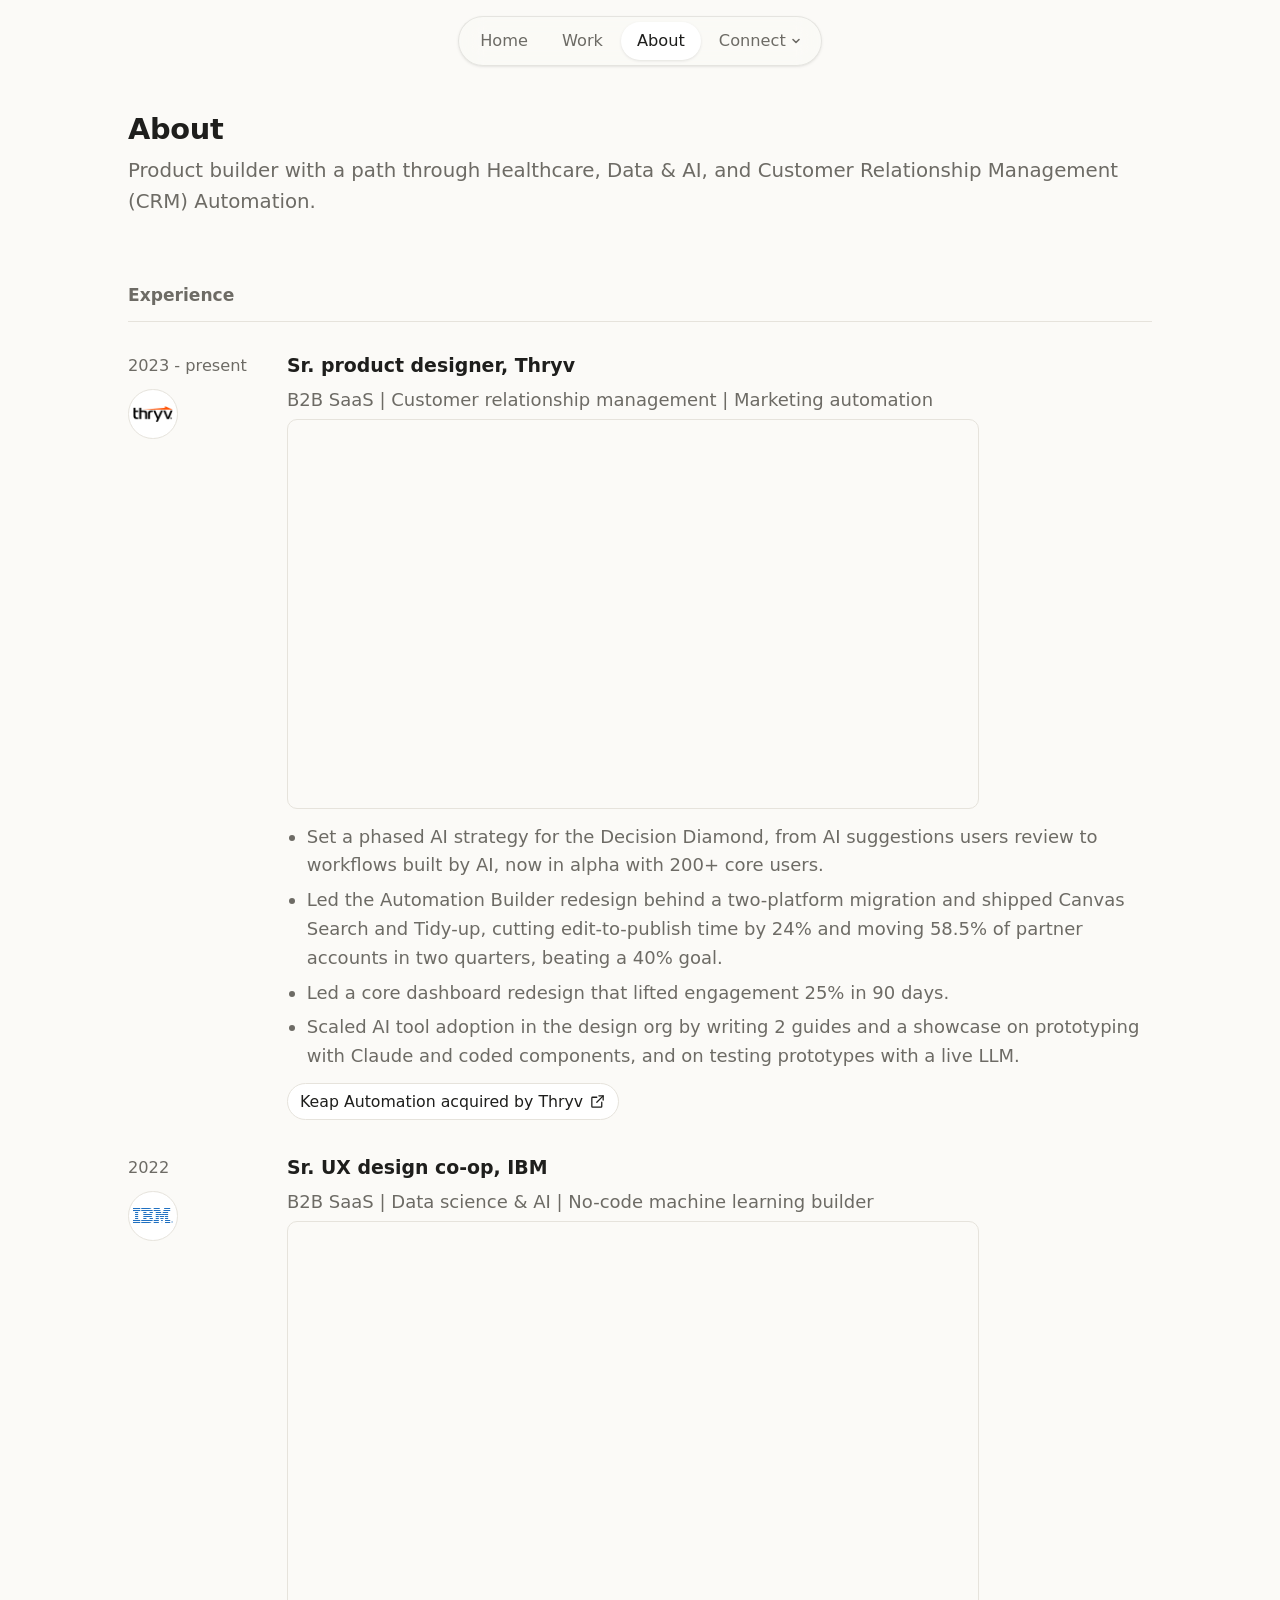
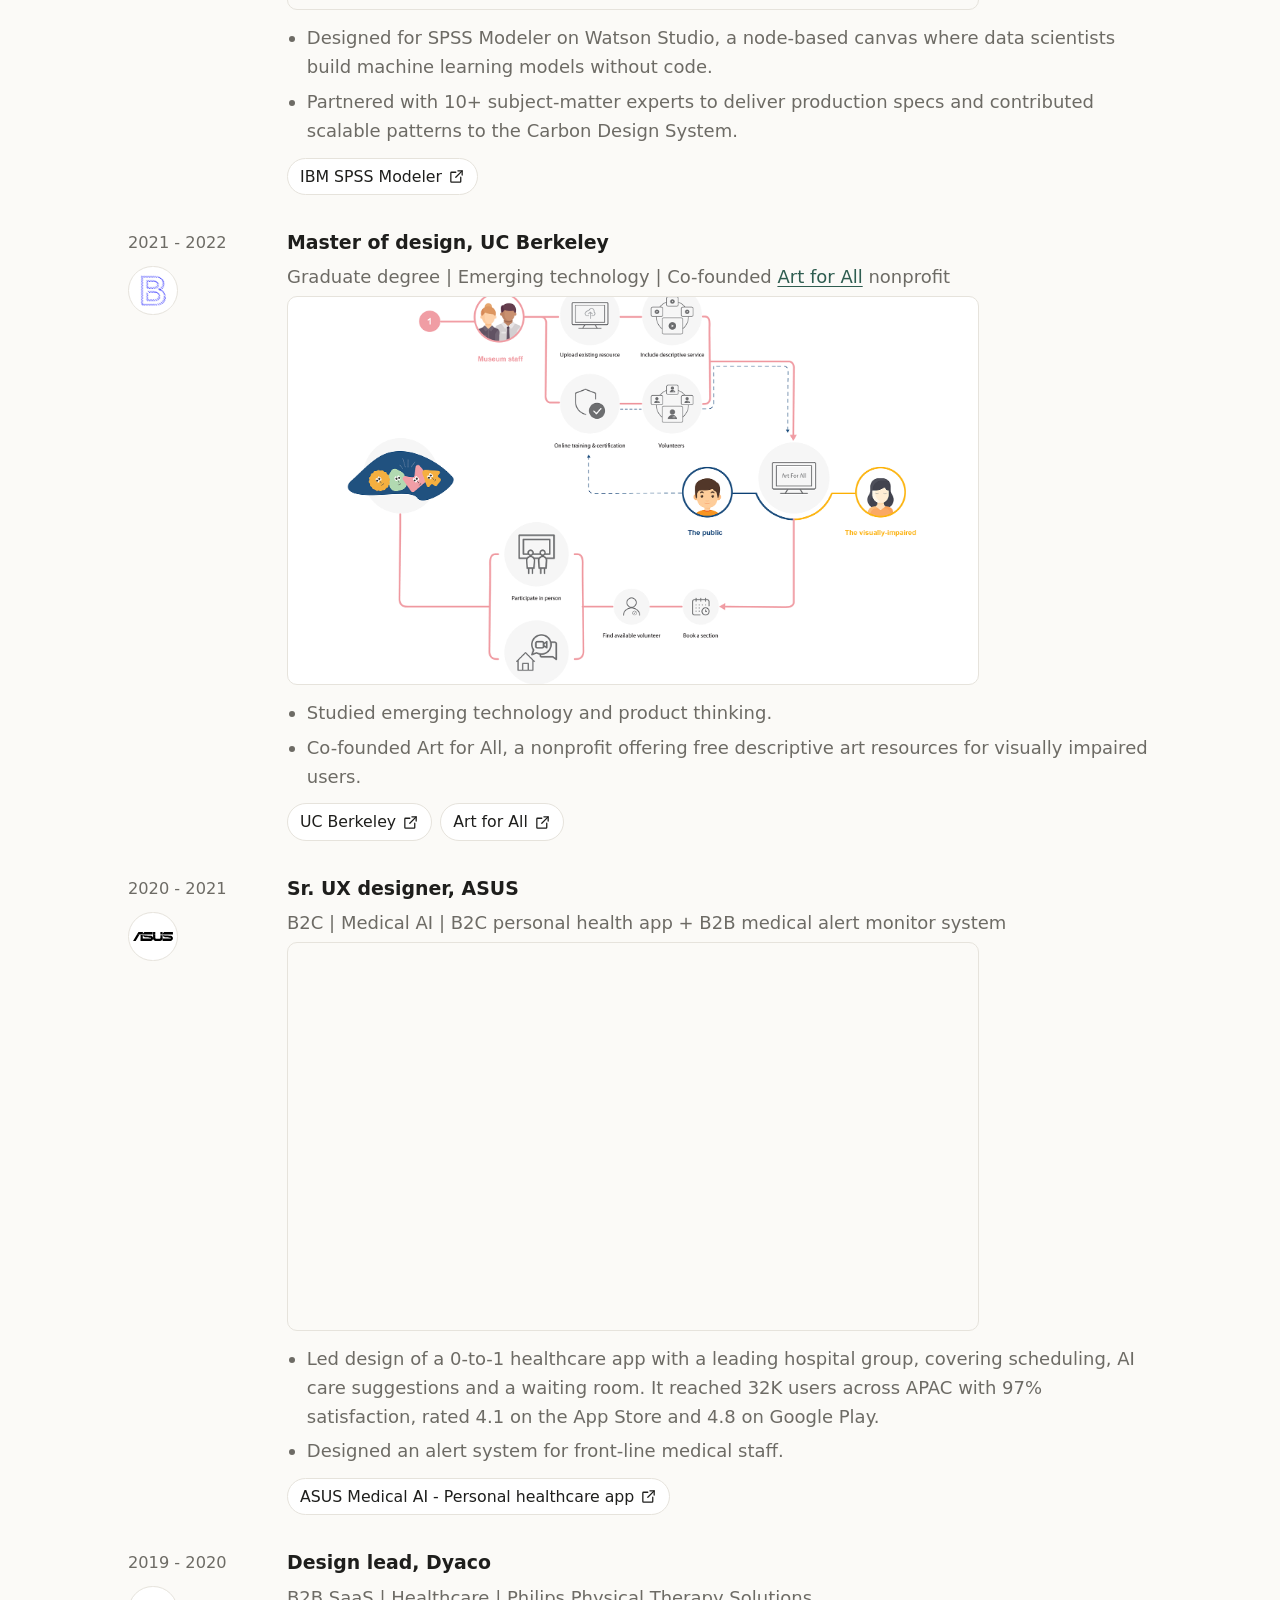
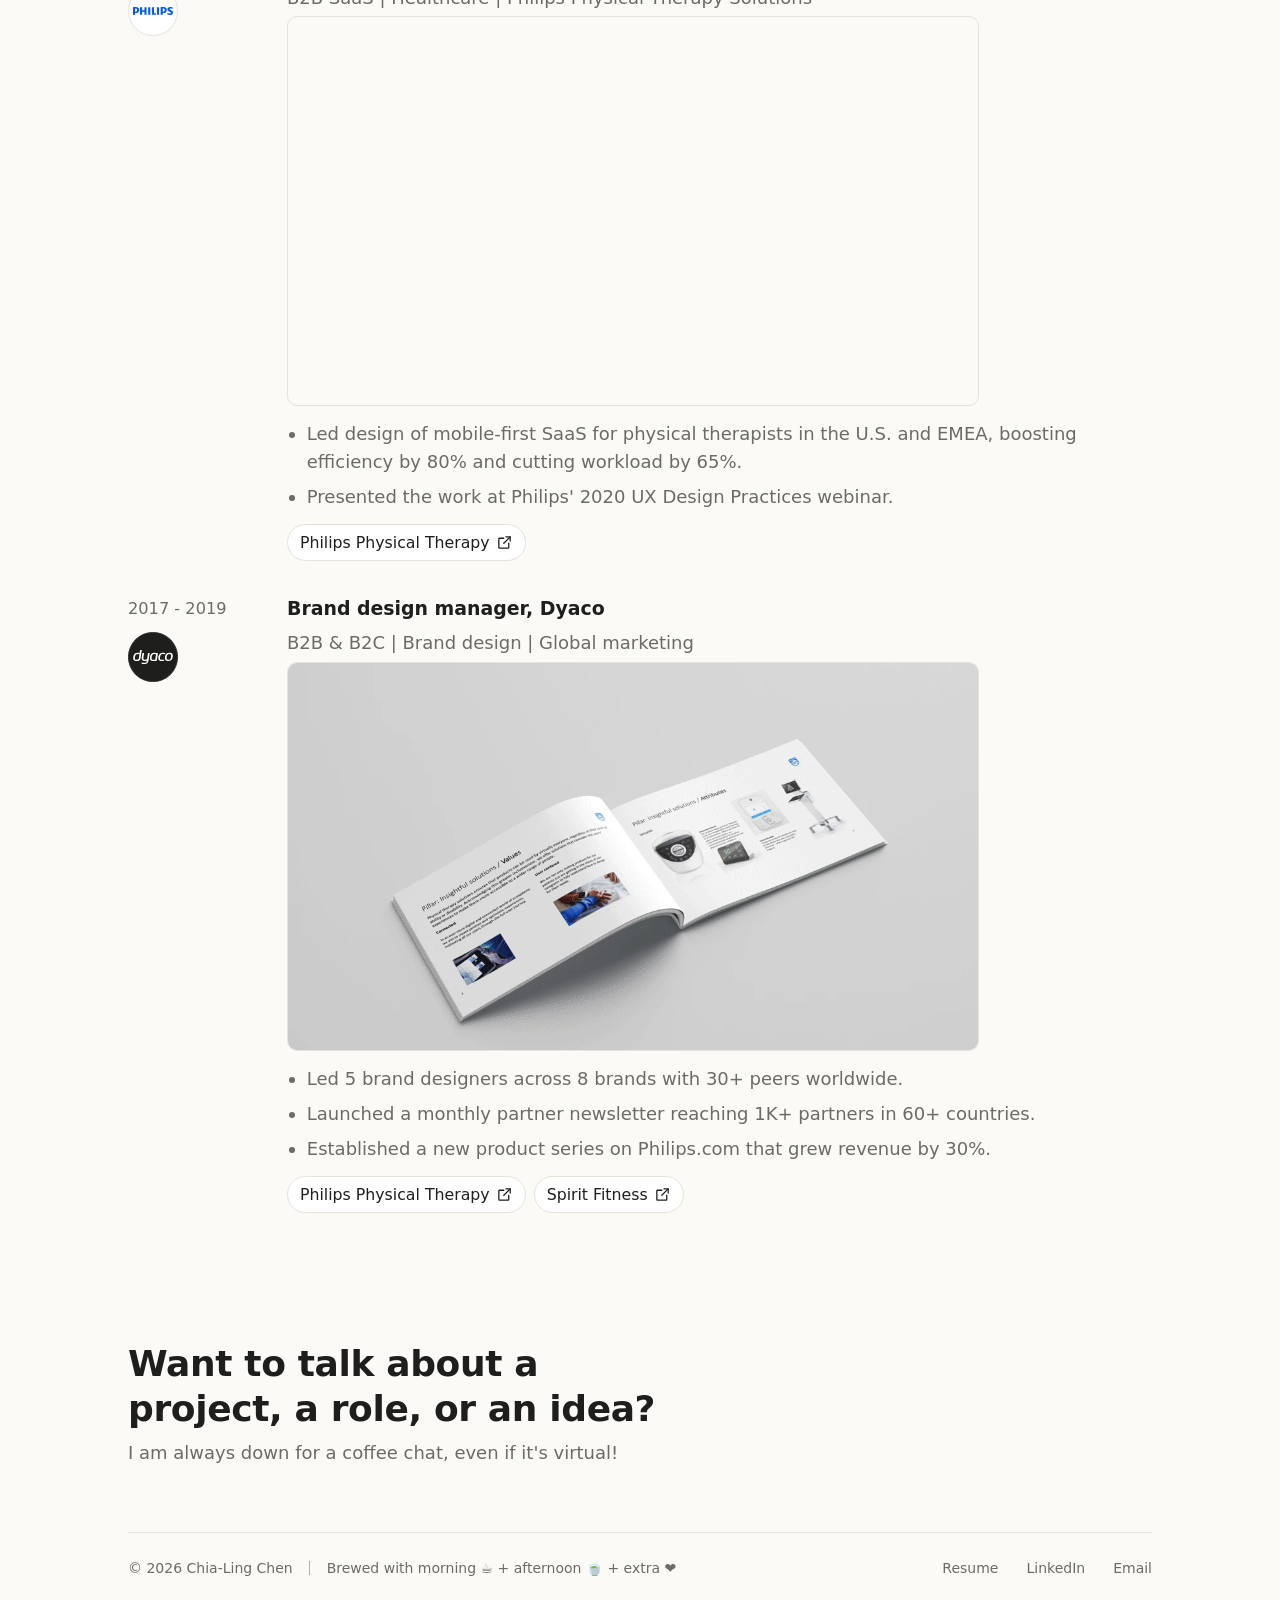
==== commit 4e97e21a: "Show the whole hero clip, and make About bullets solid The featured work card's media slot is 652x47" ====
--- a/about.html
+++ b/about.html
@@ -6,7 +6,7 @@
   <meta name="color-scheme" content="light dark">
   <title>About · Chia-Ling Chen</title>
   <meta name="description" content="Chia-Ling Chen's background and experience.">
-  <link rel="stylesheet" href="style.css?v=80">
+  <link rel="stylesheet" href="style.css?v=81">
   <!-- Google tag (gtag.js) -->
   <script async src="https://www.googletagmanager.com/gtag/js?id=G-9GZDQ40ZDH"></script>
   <script>
--- a/style.css
+++ b/style.css
@@ -310,7 +310,8 @@
 .year { color: var(--muted); font-size: max(14px, 0.9rem); padding-top: 3px; }
 .timeline h3 { font-size: 1.05rem; margin: 0 0 6px; }
 .timeline p { margin: 0; color: var(--muted); }
-.timeline ul { margin: 0; padding-left: 1.1em; color: var(--muted); }
+/* Nested inside .timeline, so browsers would default these to hollow circles */
+.timeline ul { margin: 0; padding-left: 1.1em; color: var(--muted); list-style: disc; }
 .timeline ul li + li { margin-top: 6px; }
 .logo {
   display: grid;
@@ -390,7 +391,10 @@
   overflow: hidden;
   margin-bottom: 16px;
 }
-.card__media { margin: 0; }
+/* #f7f7f7 is the Automation Builder canvas colour, measured off the clip itself.
+   It makes the space left over when a wide clip is fitted into a taller slot
+   read as part of the clip. */
+.card__media { margin: 0; background: #f7f7f7; }
 .card__media img,
 .card__media video,
 .card--hero .exp-media__placeholder {
@@ -398,7 +402,9 @@
   width: 100%;
   height: 100%;
   aspect-ratio: 16 / 9;
-  object-fit: cover;
+  /* The text column sets the card height, so the slot is far taller than the
+     clips are. Cropping to fill it hid a third of every frame. */
+  object-fit: contain;
   border: 0;
   border-radius: 0;
 }
